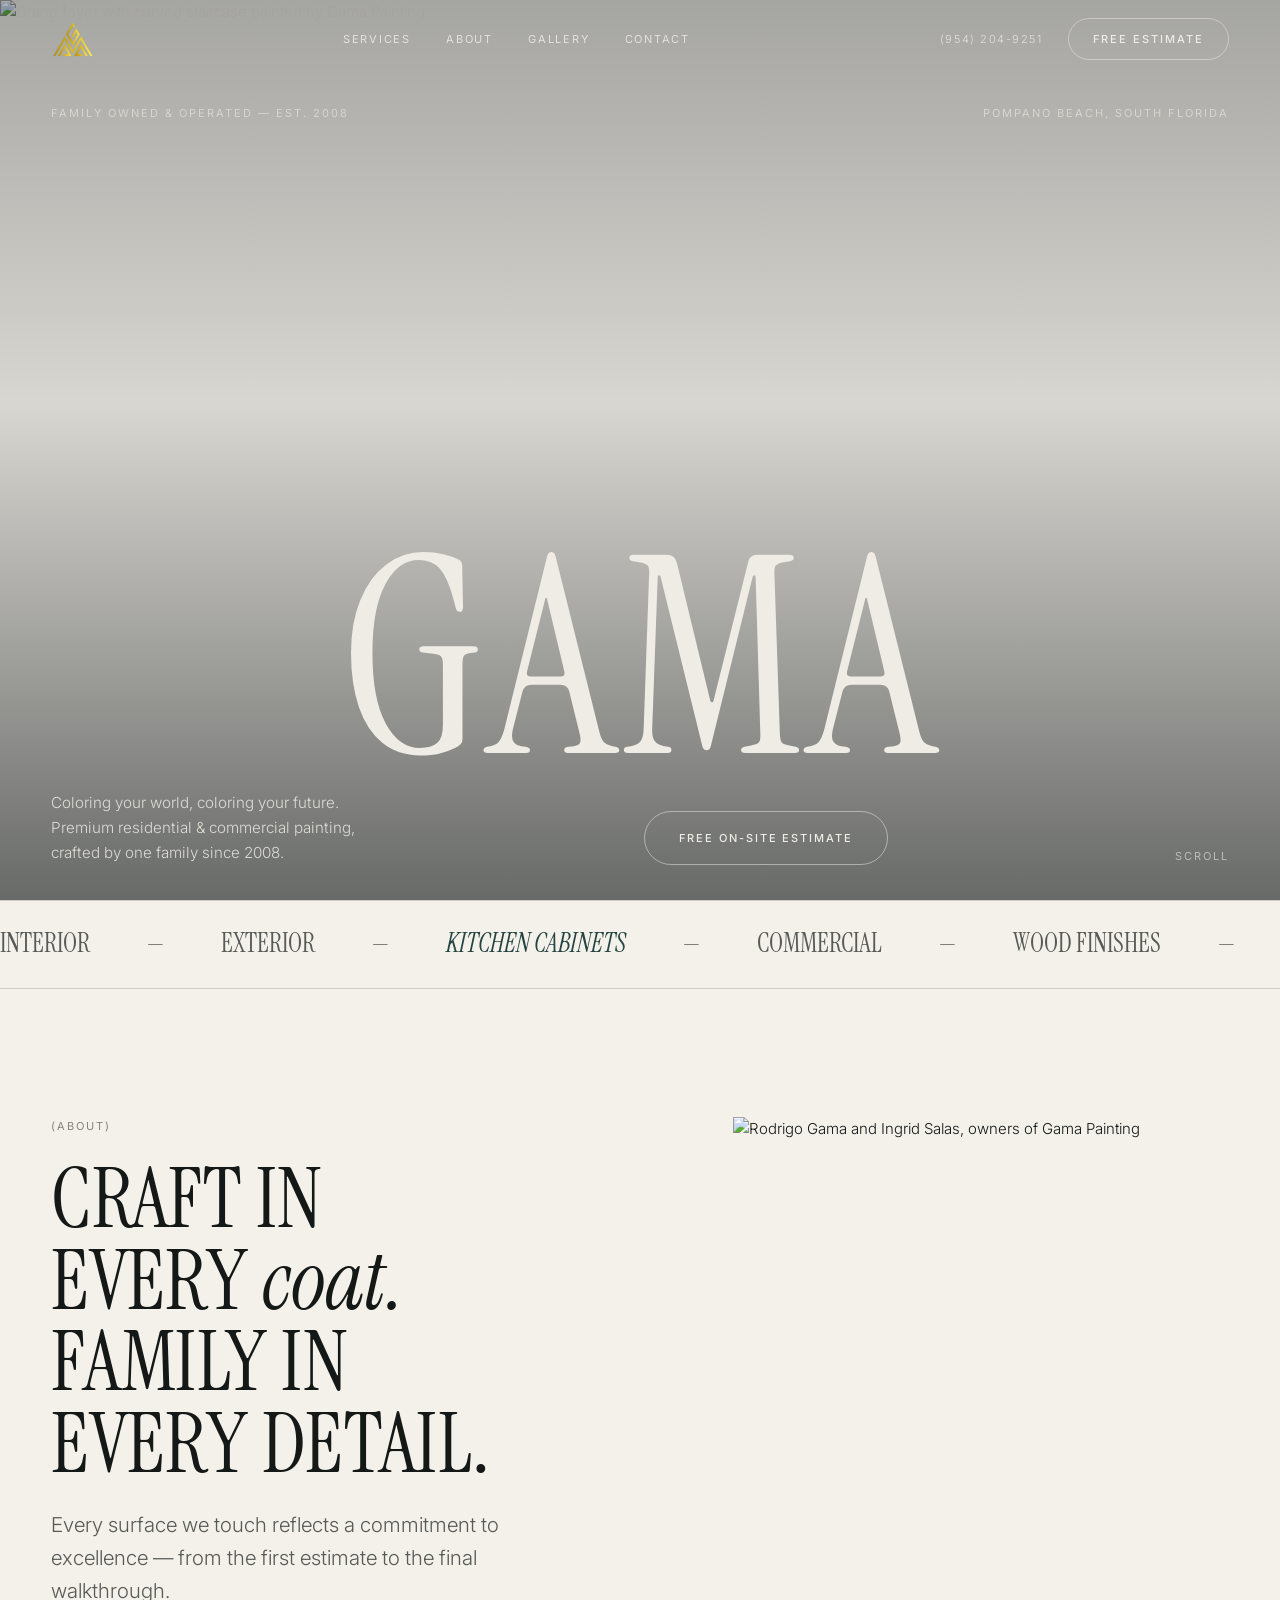
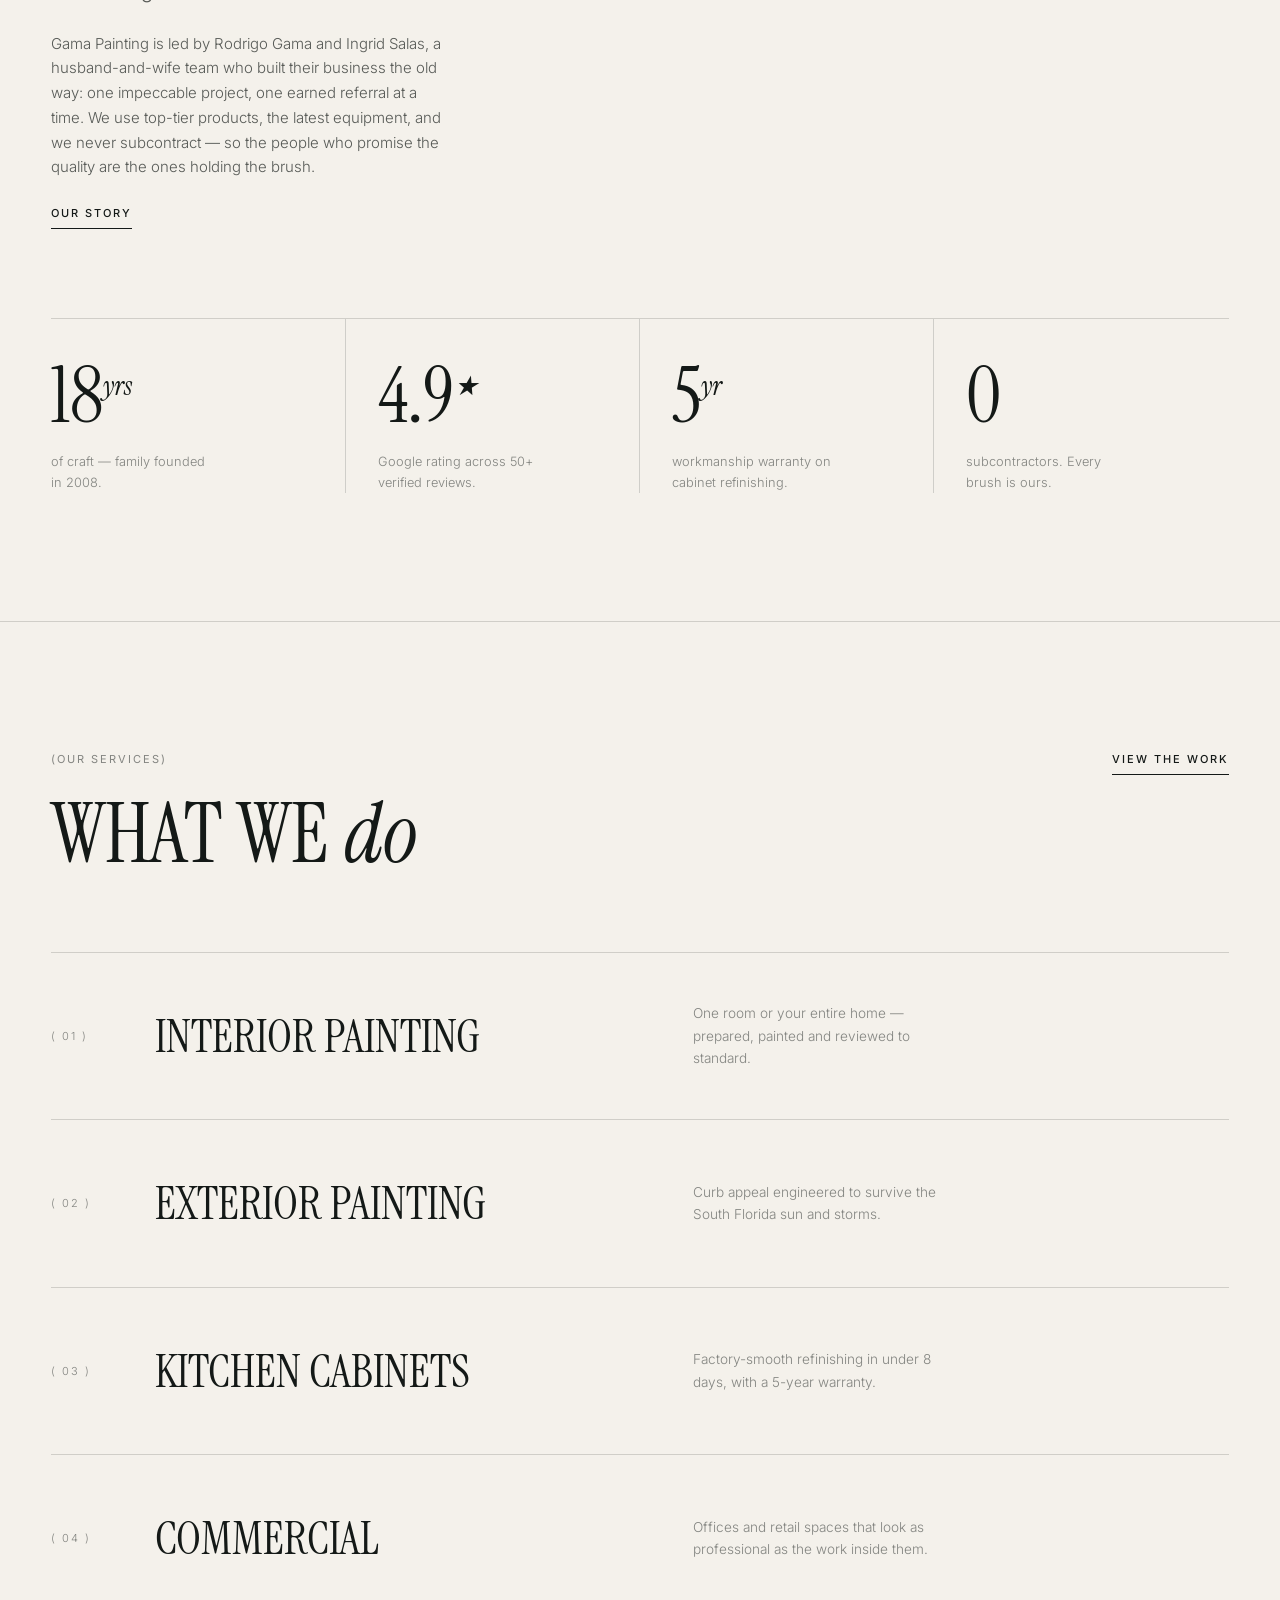
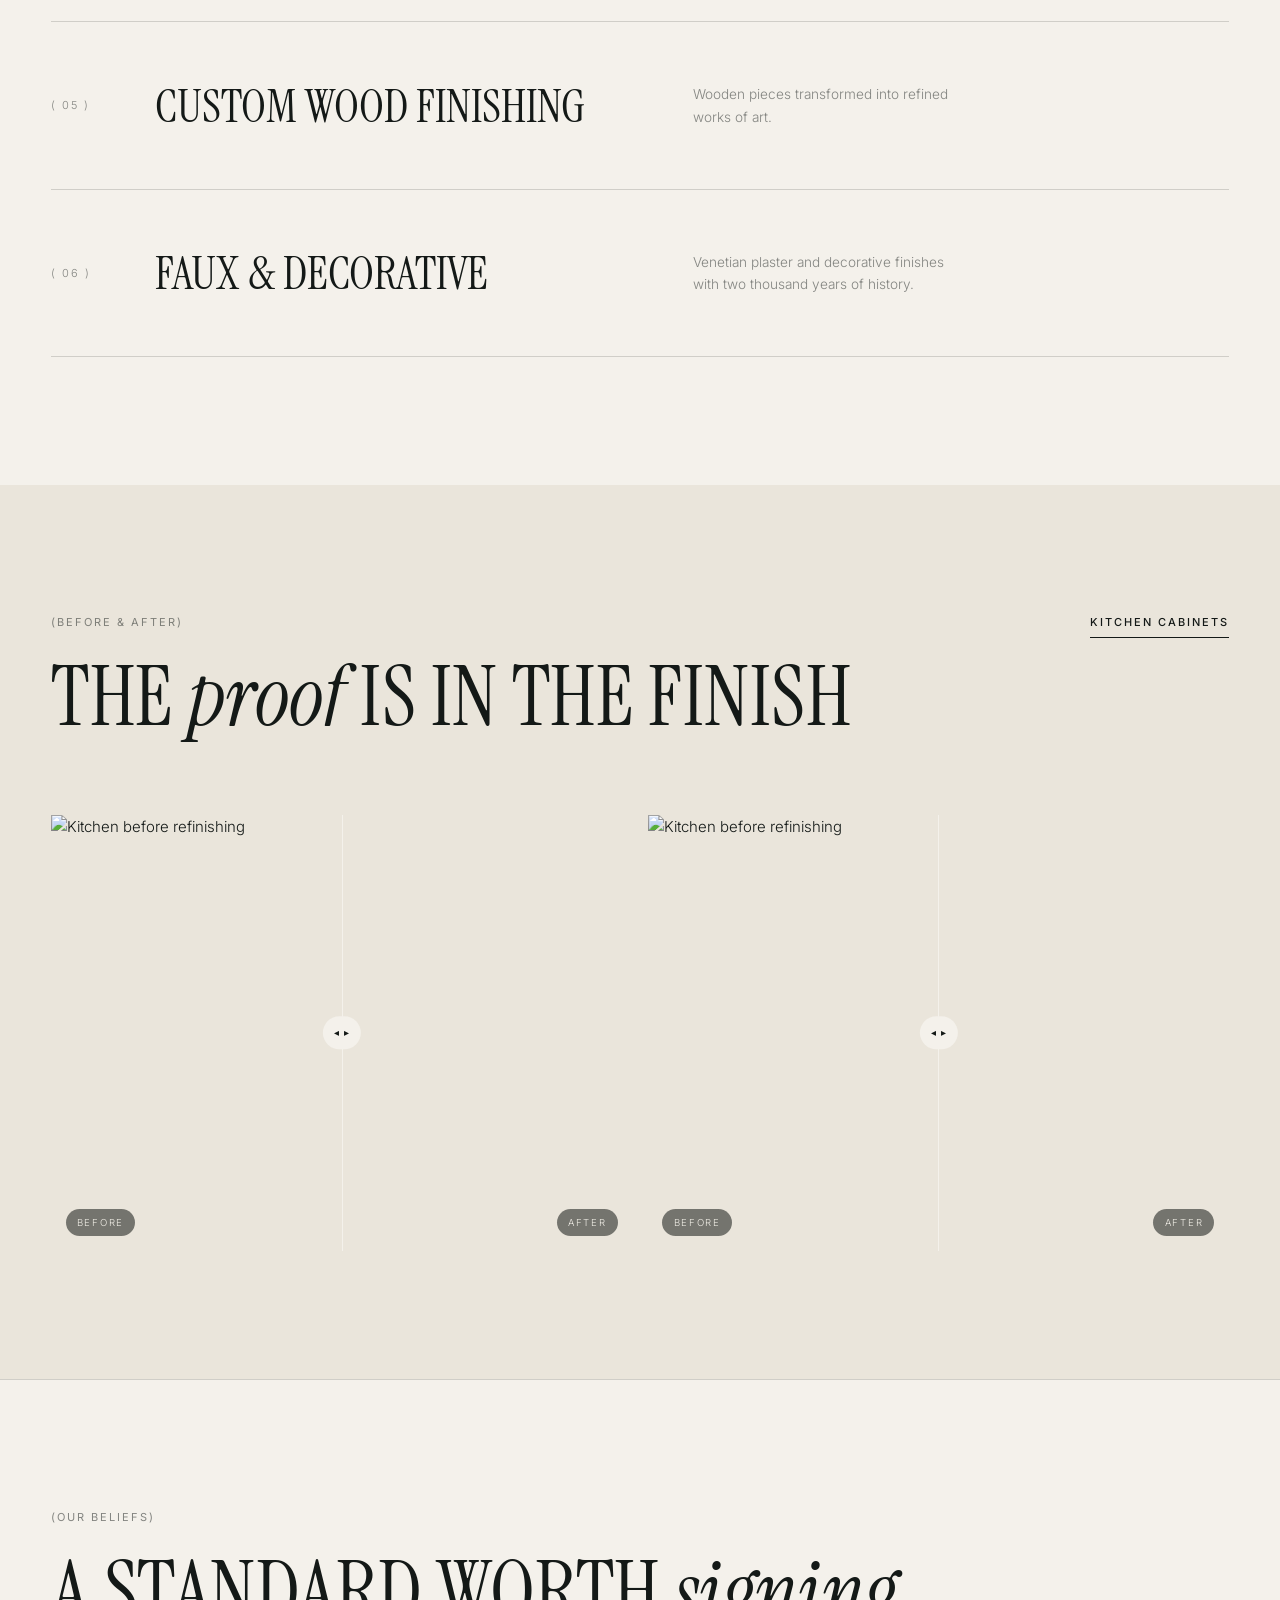
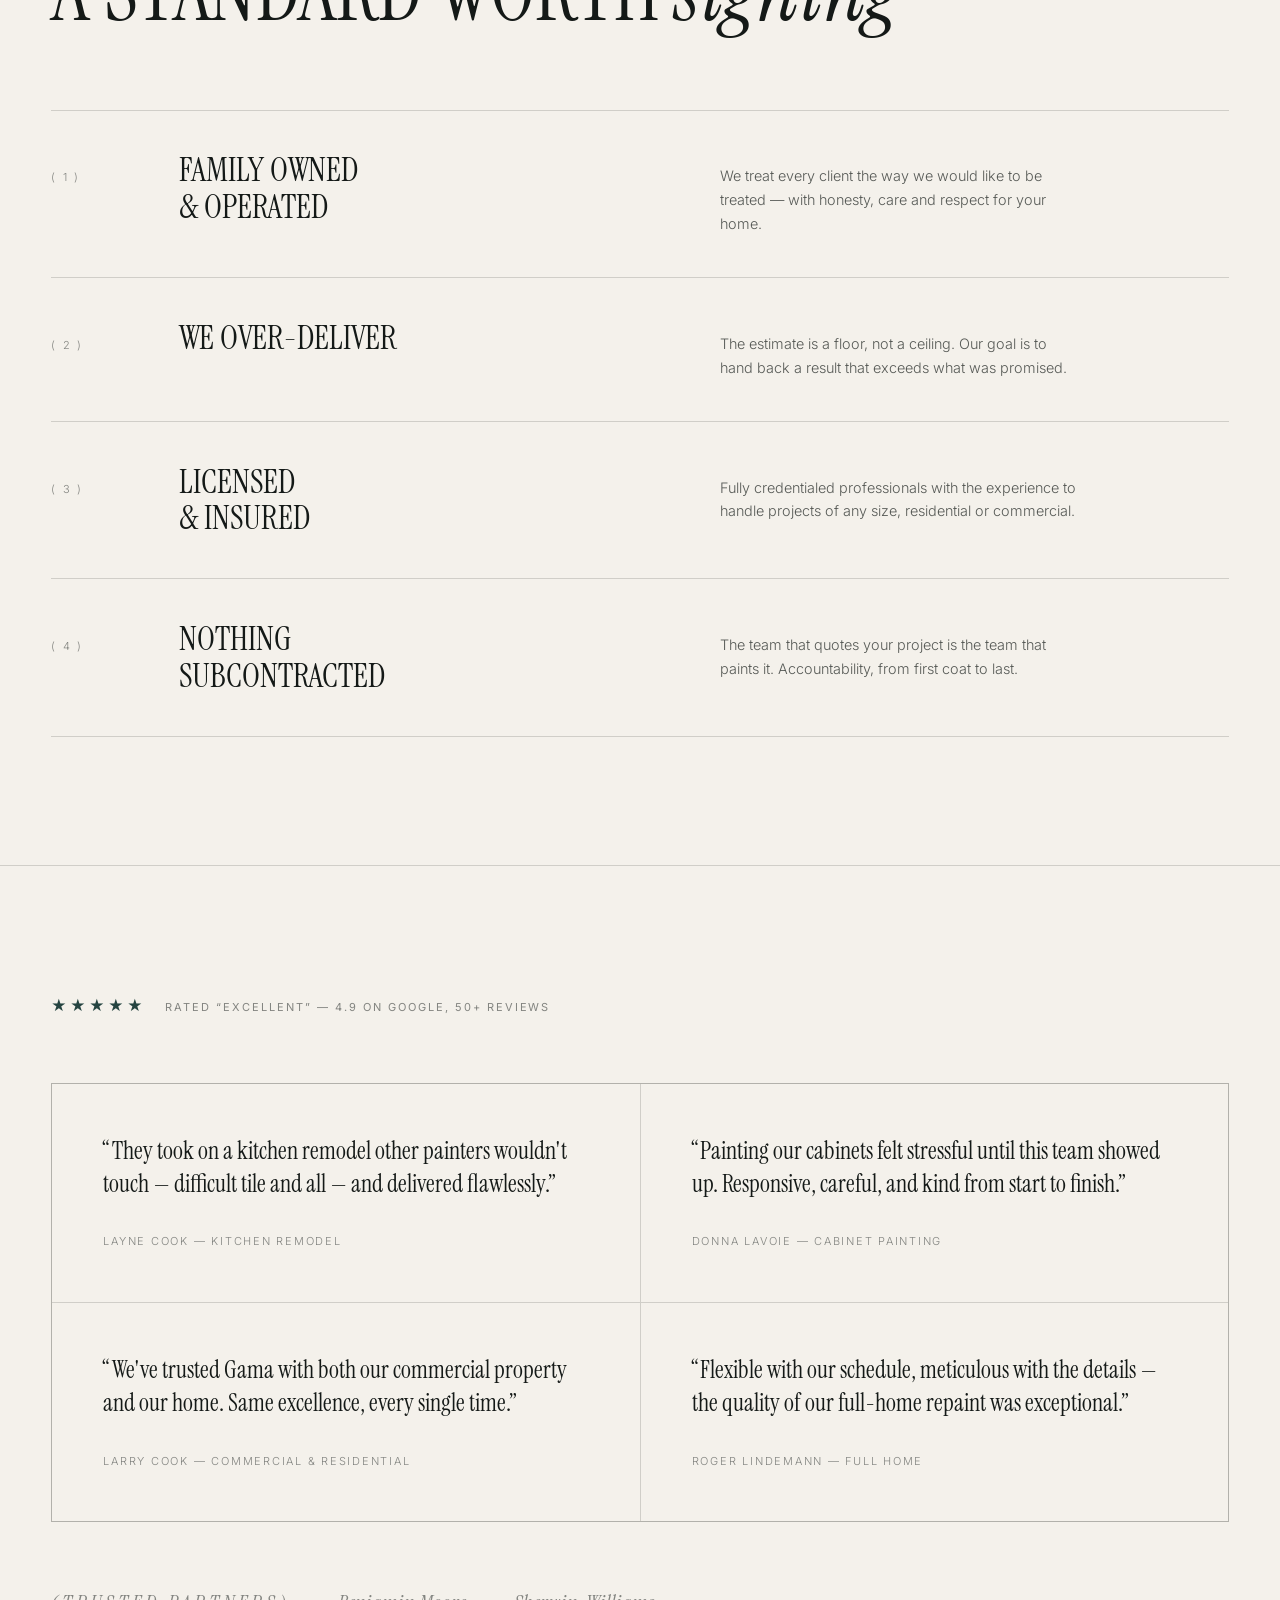
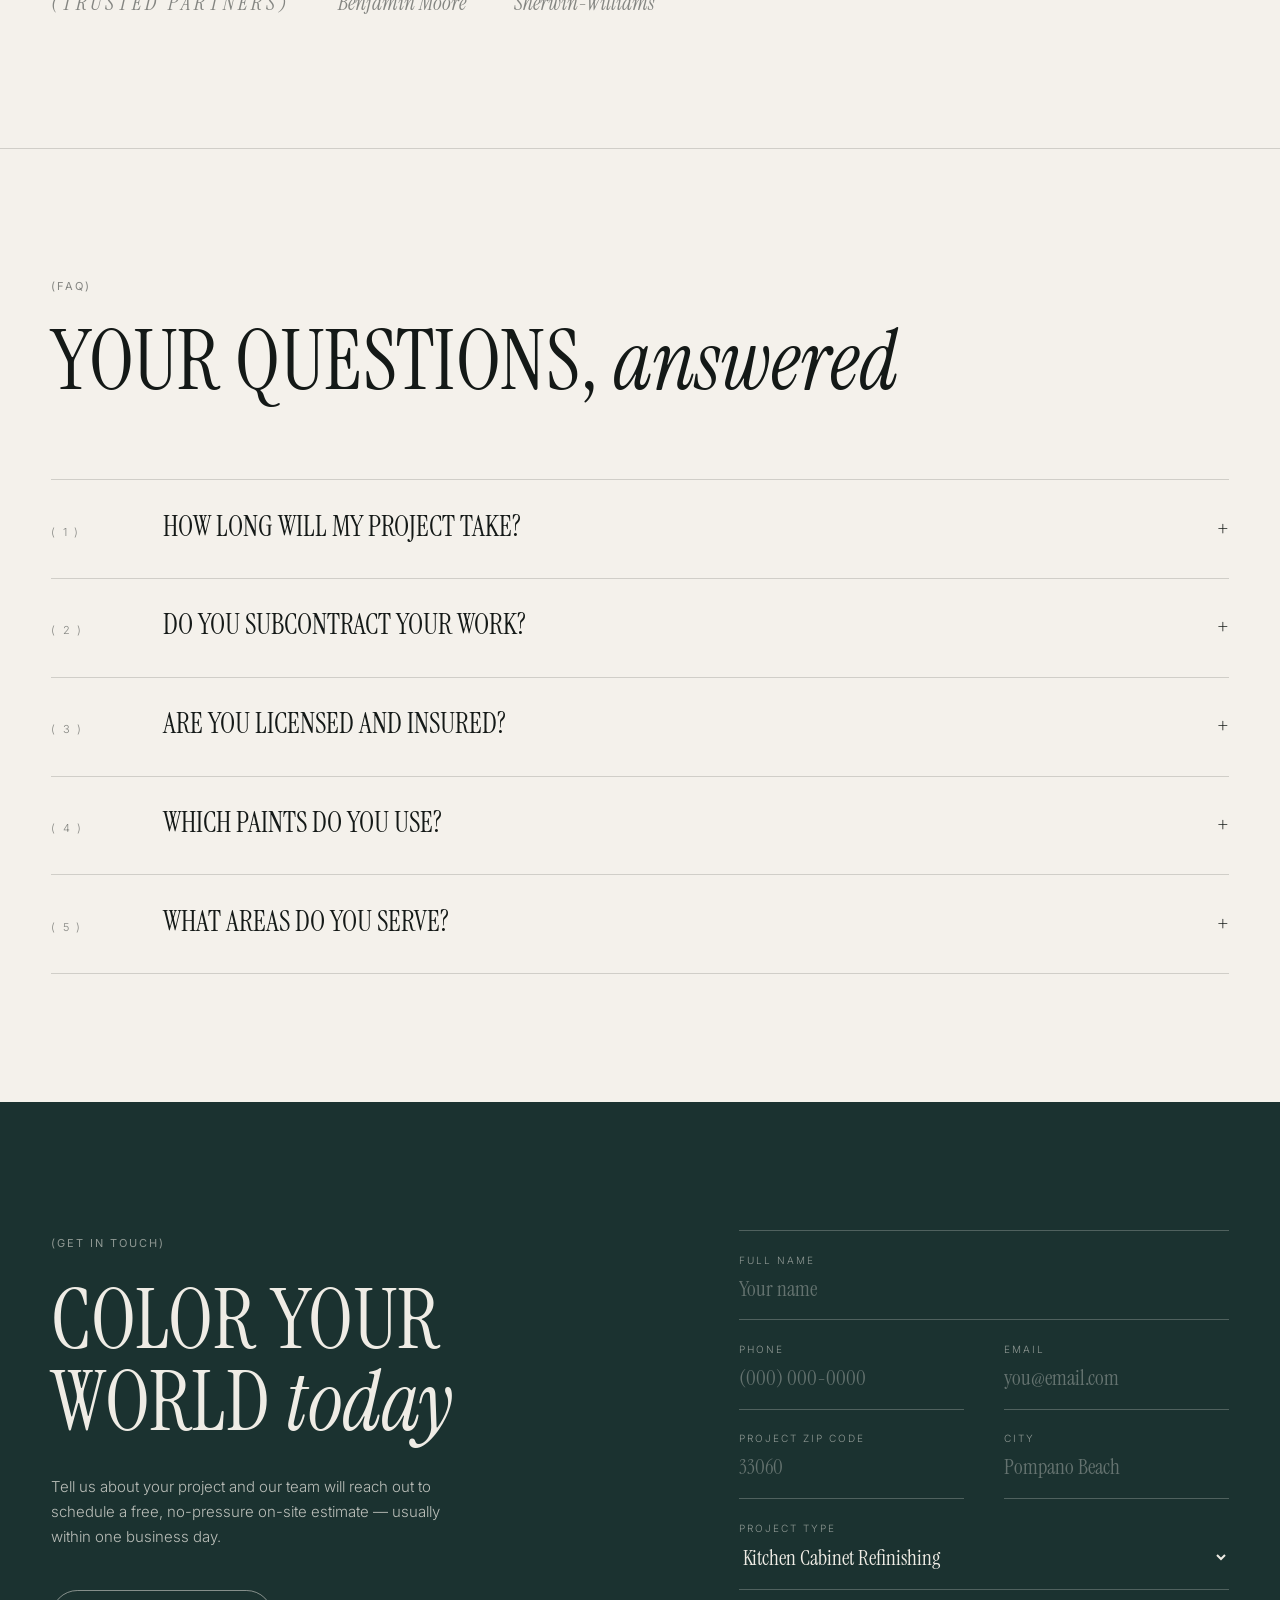
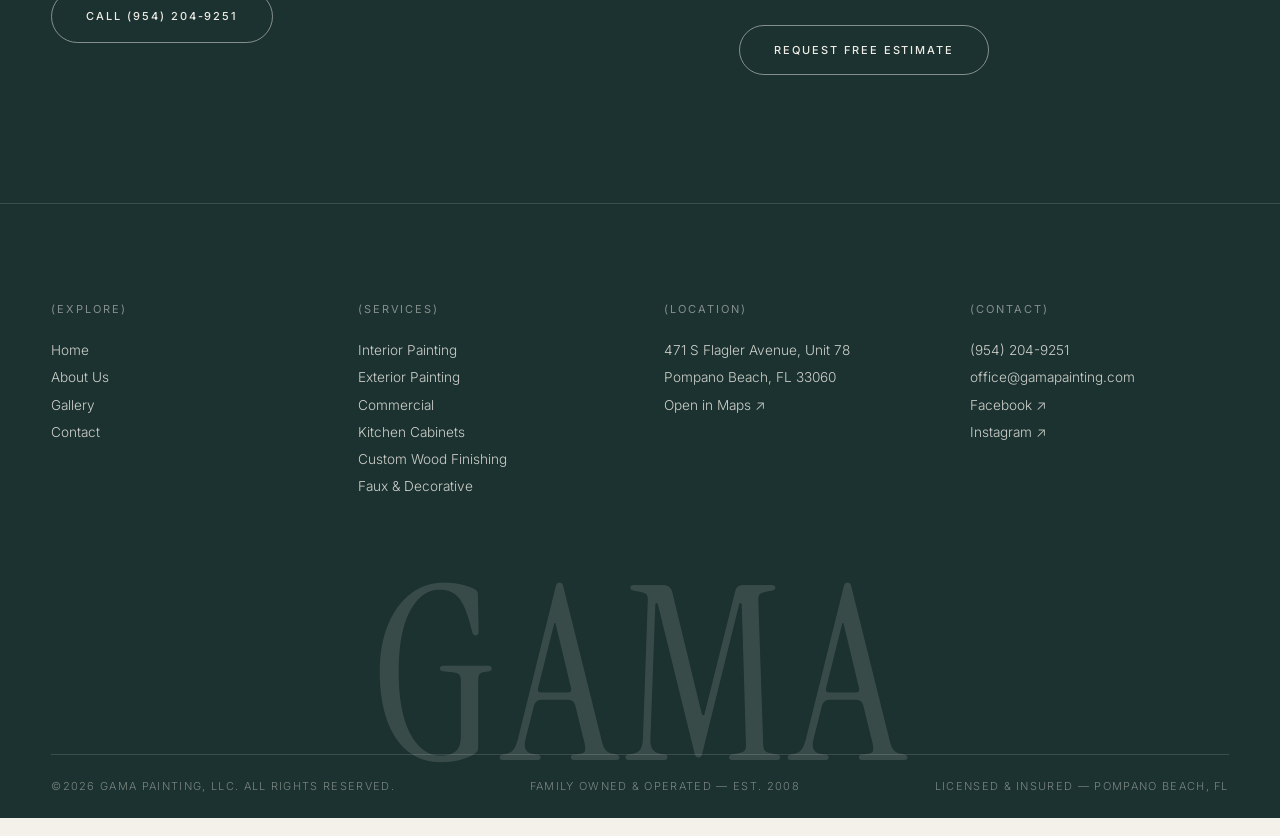
==== index.html @ 8acf4017 "Gama Painting website redesign — editorial light theme Co-Authored-By: Claude Fable 5 <noreply@anthr" ====
<!DOCTYPE html>
<html lang="en">
<head>
<meta charset="UTF-8">
<meta name="viewport" content="width=device-width, initial-scale=1.0">
<title>Gama Painting — Premium Painting in South Florida</title>
<meta name="description" content="Family owned & operated painting company in Pompano Beach, FL. Interior, exterior, commercial, kitchen cabinets and decorative finishes since 2008.">
<link rel="preconnect" href="https://fonts.googleapis.com">
<link rel="preconnect" href="https://fonts.gstatic.com" crossorigin>
<link href="https://fonts.googleapis.com/css2?family=Instrument+Serif:ital@0;1&family=Inter:wght@300;400;500&display=swap" rel="stylesheet">
<link rel="stylesheet" href="css/style.css">
</head>
<body>
<header class="site-header">
  <a class="brand" href="index.html" aria-label="Gama Painting — Home"><img class="brand-mark" src="img/logo.png" alt="Gama Painting"></a>
  <nav class="main-nav">
    <a href="index.html#services">Services</a>
    <a href="about.html">About</a>
    <a href="gallery.html">Gallery</a>
    <a href="contact.html">Contact</a>
  </nav>
  <div class="header-cta">
    <a class="header-phone" href="tel:+19542049251">(954) 204-9251</a>
    <a class="btn" href="contact.html">Free Estimate</a>
    <button class="nav-toggle" aria-label="Menu">Menu</button>
  </div>
</header>
<nav class="mobile-menu">
  <a href="index.html">Home</a>
  <a href="index.html#services">Services</a>
  <a href="about.html">About</a>
  <a href="gallery.html">Gallery</a>
  <a href="contact.html">Contact</a>
</nav>
<section class="hero">
  <div class="hero__media"><img src="https://gamapainting.com/wp-content/uploads/2024/03/Copy-of-IMG_9210.jpeg" alt="Grand foyer with curved staircase painted by Gama Painting" style="object-position:center 65%"></div>
  <div class="hero__top">
    <span class="label label--light">Family owned &amp; operated — est. 2008</span>
    <span class="label label--light">Pompano Beach, South Florida</span>
  </div>
  <h1 class="display hero__title">Gama</h1>
  <div class="hero__strap">
    <p>Coloring your world, coloring your future. Premium residential &amp; commercial painting, crafted by one family since 2008.</p>
    <a class="btn btn--light" href="contact.html">Free on-site estimate</a>
    <span class="label label--light">Scroll</span>
  </div>
</section>

<div class="marquee"><div class="marquee__track"><span>Interior</span><span>—</span><span>Exterior</span><span>—</span><span><em>Kitchen Cabinets</em></span><span>—</span><span>Commercial</span><span>—</span><span>Wood Finishes</span><span>—</span><span><em>Venetian Plaster</em></span><span>—</span><span>Interior</span><span>—</span><span>Exterior</span><span>—</span><span><em>Kitchen Cabinets</em></span><span>—</span><span>Commercial</span><span>—</span><span>Wood Finishes</span><span>—</span><span><em>Venetian Plaster</em></span><span>—</span></div></div>

<section class="section" id="about">
  <div class="split">
    <div class="split__copy reveal">
      <span class="label">(About)</span>
      <h2 class="display h-xl">Craft in every <em>coat.</em><br>Family in every detail.</h2>
      <p class="lead">Every surface we touch reflects a commitment to excellence — from the first estimate to the final walkthrough.</p>
      <p class="body-copy">Gama Painting is led by Rodrigo Gama and Ingrid Salas, a husband-and-wife team who built their business the old way: one impeccable project, one earned referral at a time. We use top-tier products, the latest equipment, and we never subcontract — so the people who promise the quality are the ones holding the brush.</p>
      <a class="text-link" href="about.html">Our story</a>
    </div>
    <div class="portrait-stack reveal">
      <img src="https://gamapainting.com/wp-content/uploads/2024/01/About-Us-Gama-2.png" alt="Rodrigo Gama and Ingrid Salas, owners of Gama Painting">
    </div>
  </div>
  <div class="stats">
    <div class="stat reveal"><div class="stat__num">18<sup>yrs</sup></div><p class="stat__cap">of craft — family founded in 2008.</p></div>
    <div class="stat reveal"><div class="stat__num">4.9<sup>★</sup></div><p class="stat__cap">Google rating across 50+ verified reviews.</p></div>
    <div class="stat reveal"><div class="stat__num">5<sup>yr</sup></div><p class="stat__cap">workmanship warranty on cabinet refinishing.</p></div>
    <div class="stat reveal"><div class="stat__num">0</div><p class="stat__cap">subcontractors. Every brush is ours.</p></div>
  </div>
</section>

<section class="section section--line" id="services">
  <div class="section-head reveal">
    <div>
      <span class="label">(Our services)</span>
      <h2 class="display h-xl">What we <em>do</em></h2>
    </div>
    <a class="text-link" href="gallery.html">View the work</a>
  </div>
  <div class="service-rows reveal">
    <a class="service-row" href="interior-painting.html">
      <span class="service-row__idx">( 01 )</span>
      <span class="service-row__name">Interior Painting</span>
      <span class="service-row__desc">One room or your entire home — prepared, painted and reviewed to standard.</span>
      <img class="service-row__thumb" src="https://gamapainting.com/wp-content/uploads/2024/01/IMG_9210.jpeg" alt="">
    </a>
    <a class="service-row" href="exterior-painting.html">
      <span class="service-row__idx">( 02 )</span>
      <span class="service-row__name">Exterior Painting</span>
      <span class="service-row__desc">Curb appeal engineered to survive the South Florida sun and storms.</span>
      <img class="service-row__thumb" src="https://gamapainting.com/wp-content/uploads/2024/01/Layer-0.png" alt="">
    </a>
    <a class="service-row" href="kitchen-cabinets.html">
      <span class="service-row__idx">( 03 )</span>
      <span class="service-row__name">Kitchen Cabinets</span>
      <span class="service-row__desc">Factory-smooth refinishing in under 8 days, with a 5-year warranty.</span>
      <img class="service-row__thumb" src="https://gamapainting.com/wp-content/uploads/2024/01/IMG_4669.jpeg" alt="">
    </a>
    <a class="service-row" href="commercial.html">
      <span class="service-row__idx">( 04 )</span>
      <span class="service-row__name">Commercial</span>
      <span class="service-row__desc">Offices and retail spaces that look as professional as the work inside them.</span>
      <img class="service-row__thumb" src="https://gamapainting.com/wp-content/uploads/2024/01/Background.png" alt="">
    </a>
    <a class="service-row" href="wood-finishing.html">
      <span class="service-row__idx">( 05 )</span>
      <span class="service-row__name">Custom Wood Finishing</span>
      <span class="service-row__desc">Wooden pieces transformed into refined works of art.</span>
      <img class="service-row__thumb" src="https://gamapainting.com/wp-content/uploads/2024/03/IMG_2066-1.jpg" alt="">
    </a>
    <a class="service-row" href="faux-decorative.html">
      <span class="service-row__idx">( 06 )</span>
      <span class="service-row__name">Faux &amp; Decorative</span>
      <span class="service-row__desc">Venetian plaster and decorative finishes with two thousand years of history.</span>
      <img class="service-row__thumb" src="https://gamapainting.com/wp-content/uploads/2024/03/Design-sem-nome-53-1.jpg" alt="">
    </a>
  </div>
</section>

<section class="section section--tint">
  <div class="section-head reveal">
    <div>
      <span class="label">(Before &amp; after)</span>
      <h2 class="display h-xl">The <em>proof</em> is in the finish</h2>
    </div>
    <a class="text-link" href="kitchen-cabinets.html">Kitchen cabinets</a>
  </div>
  <div class="ba-grid reveal">
    <div class="ba">
      <img src="https://gamapainting.com/wp-content/uploads/2024/04/01-BEFORE-scaled.jpg" alt="Kitchen before refinishing">
      <img class="ba__after" src="https://gamapainting.com/wp-content/uploads/2024/04/02-AFTER-scaled.jpg" alt="Kitchen after refinishing">
      <div class="ba__handle"></div>
      <span class="ba__tag ba__tag--before">Before</span>
      <span class="ba__tag ba__tag--after">After</span>
      <input type="range" min="0" max="100" value="50" aria-label="Before and after comparison">
    </div>
    <div class="ba">
      <img src="https://gamapainting.com/wp-content/uploads/2024/04/03-BEFORE-scaled.jpg" alt="Kitchen before refinishing">
      <img class="ba__after" src="https://gamapainting.com/wp-content/uploads/2024/04/04-AFTER-scaled.jpg" alt="Kitchen after refinishing">
      <div class="ba__handle"></div>
      <span class="ba__tag ba__tag--before">Before</span>
      <span class="ba__tag ba__tag--after">After</span>
      <input type="range" min="0" max="100" value="50" aria-label="Before and after comparison">
    </div>
  </div>
</section>

<section class="section section--line">
  <div class="section-head reveal">
    <div>
      <span class="label">(Our beliefs)</span>
      <h2 class="display h-xl">A standard worth <em>signing</em></h2>
    </div>
  </div>
  <div class="values reveal">
    <div class="value-item">
      <span class="value-item__num">( 1 )</span>
      <span class="value-item__name">Family owned<br>&amp; operated</span>
      <p class="value-item__desc">We treat every client the way we would like to be treated — with honesty, care and respect for your home.</p>
    </div>
    <div class="value-item">
      <span class="value-item__num">( 2 )</span>
      <span class="value-item__name">We over-deliver</span>
      <p class="value-item__desc">The estimate is a floor, not a ceiling. Our goal is to hand back a result that exceeds what was promised.</p>
    </div>
    <div class="value-item">
      <span class="value-item__num">( 3 )</span>
      <span class="value-item__name">Licensed<br>&amp; insured</span>
      <p class="value-item__desc">Fully credentialed professionals with the experience to handle projects of any size, residential or commercial.</p>
    </div>
    <div class="value-item">
      <span class="value-item__num">( 4 )</span>
      <span class="value-item__name">Nothing<br>subcontracted</span>
      <p class="value-item__desc">The team that quotes your project is the team that paints it. Accountability, from first coat to last.</p>
    </div>
  </div>
</section>

<section class="section section--line">
  <div class="rating-line reveal">
    <span class="stars">★★★★★</span>
    <span class="label">Rated “Excellent” — 4.9 on Google, 50+ reviews</span>
  </div>
  
<div class="quotes reveal">
  <figure class="quote">
    <blockquote class="quote__text">They took on a kitchen remodel other painters wouldn't touch — difficult tile and all — and delivered flawlessly.</blockquote>
    <figcaption class="quote__who">Layne Cook — Kitchen Remodel</figcaption>
  </figure>
  <figure class="quote">
    <blockquote class="quote__text">Painting our cabinets felt stressful until this team showed up. Responsive, careful, and kind from start to finish.</blockquote>
    <figcaption class="quote__who">Donna LaVoie — Cabinet Painting</figcaption>
  </figure>
  <figure class="quote">
    <blockquote class="quote__text">We've trusted Gama with both our commercial property and our home. Same excellence, every single time.</blockquote>
    <figcaption class="quote__who">Larry Cook — Commercial &amp; Residential</figcaption>
  </figure>
  <figure class="quote">
    <blockquote class="quote__text">Flexible with our schedule, meticulous with the details — the quality of our full-home repaint was exceptional.</blockquote>
    <figcaption class="quote__who">Roger Lindemann — Full Home</figcaption>
  </figure>
</div>
  <div class="partner-line reveal" style="margin-top:4rem">
    <span class="label">(Trusted partners)</span>
    <span>Benjamin Moore</span>
    <span>Sherwin-Williams</span>
  </div>
</section>

<section class="section section--line">
  <div class="section-head reveal">
    <div>
      <span class="label">(FAQ)</span>
      <h2 class="display h-xl">Your questions, <em>answered</em></h2>
    </div>
  </div>
  
<div class="faq reveal">
  <details class="faq-item">
    <summary><span class="faq-item__num">( 1 )</span><span class="faq-item__q">How long will my project take?</span><span class="faq-item__icon">+</span></summary>
    <p class="faq-item__a">Kitchen cabinets are transformed in 7–8 days with our CRAFT-PRO method. Interior and exterior projects are scoped during your free on-site estimate, and we commit to the timeline before the first brush touches a wall.</p>
  </details>
  <details class="faq-item">
    <summary><span class="faq-item__num">( 2 )</span><span class="faq-item__q">Do you subcontract your work?</span><span class="faq-item__icon">+</span></summary>
    <p class="faq-item__a">Never. Every project is executed by our own trained, in-house team — the same craftsmen who have carried our name since 2008. It is how we guarantee the result.</p>
  </details>
  <details class="faq-item">
    <summary><span class="faq-item__num">( 3 )</span><span class="faq-item__q">Are you licensed and insured?</span><span class="faq-item__icon">+</span></summary>
    <p class="faq-item__a">Yes — Gama Painting, LLC is fully licensed and insured, and experienced in projects of every size, from a single room to entire commercial properties.</p>
  </details>
  <details class="faq-item">
    <summary><span class="faq-item__num">( 4 )</span><span class="faq-item__q">Which paints do you use?</span><span class="faq-item__icon">+</span></summary>
    <p class="faq-item__a">We work with premium products from Benjamin Moore and Sherwin-Williams, matched to each surface and to South Florida's climate.</p>
  </details>
  <details class="faq-item">
    <summary><span class="faq-item__num">( 5 )</span><span class="faq-item__q">What areas do you serve?</span><span class="faq-item__icon">+</span></summary>
    <p class="faq-item__a">We are based in Pompano Beach and serve the South Florida region — Broward, Miami-Dade and Palm Beach counties.</p>
  </details>
</div>
</section>


<section class="section cta" id="estimate">
  <div class="cta-grid">
    <div class="reveal">
      <span class="label">(Get in touch)</span>
      <h2 class="display h-xl" style="margin:1.6rem 0 2rem">Color your<br>world <em>today</em></h2>
      <p>Tell us about your project and our team will reach out to schedule a free, no-pressure on-site estimate — usually within one business day.</p>
      <p style="margin-top:2.5rem"><a class="btn btn--light" href="tel:+19542049251">Call (954) 204-9251</a></p>
    </div>
    <form class="form reveal" novalidate>
      <div class="field"><label for="f-name">Full name</label><input id="f-name" type="text" placeholder="Your name" required></div>
      <div class="field-row">
        <div class="field"><label for="f-phone">Phone</label><input id="f-phone" type="tel" placeholder="(000) 000-0000" required></div>
        <div class="field"><label for="f-email">Email</label><input id="f-email" type="email" placeholder="you@email.com" required></div>
      </div>
      <div class="field-row">
        <div class="field"><label for="f-zip">Project zip code</label><input id="f-zip" type="text" placeholder="33060"></div>
        <div class="field"><label for="f-city">City</label><input id="f-city" type="text" placeholder="Pompano Beach"></div>
      </div>
      <div class="field">
        <label for="f-type">Project type</label>
        <select id="f-type">
          <option>Kitchen Cabinet Refinishing</option>
          <option>Interior Painting</option>
          <option>Exterior Painting</option>
          <option>Commercial</option>
          <option>Wood Finishing / Decorative</option>
        </select>
      </div>
      <button class="btn btn--light" type="submit">Request free estimate</button>
      <p class="form__ok">Thank you — your message has been received. We will get back to you shortly.</p>
    </form>
  </div>
</section>

<footer class="site-footer">
  <div class="footer-grid">
    <div>
      <span class="label">(Explore)</span>
      <a href="index.html">Home</a>
      <a href="about.html">About Us</a>
      <a href="gallery.html">Gallery</a>
      <a href="contact.html">Contact</a>
    </div>
    <div>
      <span class="label">(Services)</span>
      <a href="interior-painting.html">Interior Painting</a>
      <a href="exterior-painting.html">Exterior Painting</a>
      <a href="commercial.html">Commercial</a>
      <a href="kitchen-cabinets.html">Kitchen Cabinets</a>
      <a href="wood-finishing.html">Custom Wood Finishing</a>
      <a href="faux-decorative.html">Faux &amp; Decorative</a>
    </div>
    <div>
      <span class="label">(Location)</span>
      <p>471 S Flagler Avenue, Unit 78<br>Pompano Beach, FL 33060</p>
      <a href="https://maps.google.com/?q=471+S+Flagler+Avenue+Pompano+Beach+FL" target="_blank" rel="noopener">Open in Maps ↗</a>
    </div>
    <div>
      <span class="label">(Contact)</span>
      <a href="tel:+19542049251">(954) 204-9251</a>
      <a href="mailto:office@gamapainting.com">office@gamapainting.com</a>
      <a href="https://www.facebook.com/gamapainting/" target="_blank" rel="noopener">Facebook ↗</a>
      <a href="https://www.instagram.com/gamapainting1/" target="_blank" rel="noopener">Instagram ↗</a>
    </div>
  </div>
  <div class="footer-mark">Gama</div>
  <div class="footer-base">
    <span>©2026 Gama Painting, LLC. All rights reserved.</span>
    <span>Family owned &amp; operated — Est. 2008</span>
    <span>Licensed &amp; insured — Pompano Beach, FL</span>
  </div>
</footer>
<script src="js/main.js"></script>
</body>
</html>
---- css/style.css ----
/* ============================================================
   GAMA PAINTING — Editorial redesign (Elyse Residence reference)
   Light mode · Instrument Serif + Inter · #254441 accent
   ============================================================ */

:root {
  --paper: #f4f1eb;
  --paper-2: #eae5db;
  --ink: #141917;
  --ink-70: rgba(20, 25, 23, 0.7);
  --ink-50: rgba(20, 25, 23, 0.5);
  --line: rgba(20, 25, 23, 0.16);
  --green: #254441;
  --green-deep: #1b3230;
  --paper-on-dark: #efece5;
  --serif: "Instrument Serif", "Times New Roman", serif;
  --sans: "Inter", "Helvetica Neue", Arial, sans-serif;
  --pad: clamp(1.25rem, 4vw, 4rem);
}

* { margin: 0; padding: 0; box-sizing: border-box; }

html { scroll-behavior: smooth; }

body {
  background: var(--paper);
  color: var(--ink);
  font-family: var(--sans);
  font-size: 15px;
  font-weight: 300;
  line-height: 1.65;
  -webkit-font-smoothing: antialiased;
  overflow-x: hidden;
}

img { max-width: 100%; display: block; }
a { color: inherit; text-decoration: none; }
ul { list-style: none; }

::selection { background: var(--green); color: var(--paper); }

/* ---------- type utilities ---------- */

.label {
  font-family: var(--sans);
  font-size: 0.6875rem;
  font-weight: 400;
  letter-spacing: 0.18em;
  text-transform: uppercase;
  color: var(--ink-50);
}

.label--light { color: rgba(239, 236, 229, 0.6); }

.display {
  font-family: var(--serif);
  font-weight: 400;
  text-transform: uppercase;
  line-height: 0.98;
  letter-spacing: 0.005em;
}

.display em,
.serif-italic {
  font-family: var(--serif);
  font-style: italic;
  text-transform: none;
  letter-spacing: 0;
}

.h-xxl { font-size: clamp(3.2rem, 9vw, 8.5rem); }
.h-xl  { font-size: clamp(2.6rem, 6.5vw, 5.5rem); }
.h-lg  { font-size: clamp(2rem, 4.5vw, 3.6rem); }
.h-md  { font-size: clamp(1.5rem, 2.6vw, 2.1rem); }

.lead {
  font-size: clamp(1.05rem, 1.6vw, 1.3rem);
  line-height: 1.6;
  color: var(--ink-70);
  font-weight: 300;
}

.body-copy { color: var(--ink-70); max-width: 44ch; }

/* ---------- buttons ---------- */

.btn {
  display: inline-flex;
  align-items: center;
  gap: 0.75rem;
  font-family: var(--sans);
  font-size: 0.6875rem;
  font-weight: 500;
  letter-spacing: 0.18em;
  text-transform: uppercase;
  padding: 1.05rem 2.1rem;
  border: 1px solid var(--ink);
  border-radius: 999px;
  color: var(--ink);
  background: transparent;
  cursor: pointer;
  transition: background 0.35s ease, color 0.35s ease, border-color 0.35s ease;
}

.btn:hover { background: var(--green); border-color: var(--green); color: var(--paper); }

.btn--solid { background: var(--green); border-color: var(--green); color: var(--paper); }
.btn--solid:hover { background: var(--ink); border-color: var(--ink); }

.btn--light { border-color: rgba(239, 236, 229, 0.5); color: var(--paper-on-dark); }
.btn--light:hover { background: var(--paper-on-dark); border-color: var(--paper-on-dark); color: var(--ink); }

.text-link {
  justify-self: start;
  align-self: start;
  font-size: 0.6875rem;
  font-weight: 500;
  letter-spacing: 0.18em;
  text-transform: uppercase;
  border-bottom: 1px solid var(--ink);
  padding-bottom: 0.35rem;
  transition: color 0.3s, border-color 0.3s;
}
.text-link:hover { color: var(--green); border-color: var(--green); }

/* ---------- header ---------- */

.site-header {
  position: fixed;
  inset: 0 0 auto 0;
  z-index: 100;
  display: flex;
  align-items: center;
  justify-content: space-between;
  padding: 1.1rem var(--pad);
  transition: background 0.4s ease, box-shadow 0.4s ease, padding 0.4s ease;
  color: var(--paper-on-dark);
}

.site-header.is-solid {
  background: rgba(244, 241, 235, 0.92);
  backdrop-filter: blur(12px);
  color: var(--ink);
  box-shadow: 0 1px 0 var(--line);
  padding: 0.85rem var(--pad);
}

.site-header.is-static {
  position: absolute;
  color: var(--ink);
}
.site-header.is-static.is-solid { position: fixed; }

.brand {
  font-family: var(--serif);
  font-size: 1.55rem;
  letter-spacing: 0.04em;
  text-transform: uppercase;
  line-height: 1;
  display: inline-flex;
  align-items: center;
  gap: 0.7rem;
}

.brand-mark {
  width: 2.6rem;
  height: auto;
  flex-shrink: 0;
  display: block;
}
.brand span { font-style: italic; text-transform: none; letter-spacing: 0; opacity: 0.75; font-size: 0.9em; }

.main-nav { display: flex; gap: 2.2rem; }

.main-nav a {
  font-size: 0.6875rem;
  font-weight: 400;
  letter-spacing: 0.16em;
  text-transform: uppercase;
  opacity: 0.85;
  transition: opacity 0.25s;
}
.main-nav a:hover, .main-nav a.active { opacity: 1; }
.main-nav a.active { border-bottom: 1px solid currentColor; padding-bottom: 0.25rem; }

.header-cta { display: flex; align-items: center; gap: 1.6rem; }
.header-phone {
  font-size: 0.6875rem;
  letter-spacing: 0.14em;
  opacity: 0.85;
  white-space: nowrap;
}
.header-cta .btn { padding: 0.7rem 1.5rem; }
.site-header:not(.is-solid):not(.is-static) .btn { border-color: rgba(239,236,229,0.5); color: var(--paper-on-dark); }
.site-header:not(.is-solid):not(.is-static) .btn:hover { background: var(--paper-on-dark); color: var(--ink); }

.nav-toggle {
  display: none;
  background: none;
  border: none;
  color: currentColor;
  font-size: 0.6875rem;
  letter-spacing: 0.18em;
  text-transform: uppercase;
  cursor: pointer;
  font-family: var(--sans);
}

/* mobile menu */
.mobile-menu {
  position: fixed;
  inset: 0;
  background: var(--green-deep);
  color: var(--paper-on-dark);
  z-index: 99;
  display: flex;
  flex-direction: column;
  justify-content: center;
  padding: var(--pad);
  gap: 0.4rem;
  opacity: 0;
  pointer-events: none;
  transition: opacity 0.4s ease;
}
.mobile-menu.open { opacity: 1; pointer-events: auto; }
.mobile-menu a {
  font-family: var(--serif);
  font-size: clamp(2rem, 8vw, 3.4rem);
  text-transform: uppercase;
  line-height: 1.15;
  opacity: 0.9;
}
.mobile-menu a:hover { font-style: italic; }

/* ---------- hero ---------- */

.hero {
  position: relative;
  min-height: 100svh;
  display: flex;
  flex-direction: column;
  justify-content: flex-end;
  color: var(--paper-on-dark);
  isolation: isolate;
  overflow: hidden;
}

.hero__media, .hero__media img {
  position: absolute;
  inset: 0;
  width: 100%;
  height: 100%;
  object-fit: cover;
  z-index: -2;
}

.hero::after {
  content: "";
  position: absolute;
  inset: 0;
  z-index: -1;
  background: linear-gradient(to bottom, rgba(18,23,23,0.35) 0%, rgba(18,23,23,0.12) 45%, rgba(18,23,23,0.62) 100%);
}

.hero__top {
  position: absolute;
  top: 6.5rem;
  left: var(--pad);
  right: var(--pad);
  display: flex;
  justify-content: space-between;
}

.hero__title {
  font-size: clamp(5rem, 21.5vw, 21rem);
  text-align: center;
  margin-bottom: -0.02em;
  letter-spacing: 0.02em;
}

.hero__strap {
  display: flex;
  justify-content: space-between;
  align-items: flex-end;
  gap: 2rem;
  padding: 0 var(--pad) 2.2rem;
}

.hero__strap p {
  max-width: 34ch;
  font-size: 0.95rem;
  color: rgba(239, 236, 229, 0.85);
}

.hero--inner {
  min-height: 72svh;
}
.hero--inner .hero__title { font-size: clamp(3rem, 10.5vw, 9.5rem); }

/* ---------- sections ---------- */

section { position: relative; }

.section {
  padding: clamp(5rem, 10vw, 9rem) var(--pad);
}

.section--line { border-top: 1px solid var(--line); }
.section--tint { background: var(--paper-2); }

.section-head {
  display: grid;
  grid-template-columns: 1fr auto;
  align-items: end;
  gap: 2rem;
  margin-bottom: clamp(3rem, 6vw, 5.5rem);
}

.section-head .label { display: block; margin-bottom: 1.6rem; }

/* about split */
.split {
  display: grid;
  grid-template-columns: 1.1fr 0.9fr;
  gap: clamp(2.5rem, 6vw, 6rem);
  align-items: start;
}

.split__copy { display: grid; gap: 1.5rem; max-width: 52ch; }

.portrait-stack { position: relative; }
.portrait-stack img {
  width: 100%;
  aspect-ratio: 4 / 5;
  object-fit: cover;
}

/* stats */
.stats {
  display: grid;
  grid-template-columns: repeat(4, 1fr);
  border-top: 1px solid var(--line);
  margin-top: clamp(3.5rem, 7vw, 6rem);
}

.stat {
  padding: 2.4rem 2rem 0 0;
  border-right: 1px solid var(--line);
  padding-right: 2rem;
}
.stat:last-child { border-right: 0; }
.stat + .stat { padding-left: 2rem; }

.stat__num {
  font-family: var(--serif);
  font-size: clamp(3.4rem, 6vw, 5.6rem);
  line-height: 1;
}
.stat__num sup {
  font-size: 0.35em;
  font-style: italic;
  vertical-align: super;
}
.stat__cap {
  margin-top: 1rem;
  font-size: 0.8rem;
  color: var(--ink-50);
  max-width: 20ch;
}

/* ---------- services index ---------- */

.service-rows { border-top: 1px solid var(--line); }

.service-row {
  display: grid;
  grid-template-columns: 4rem 1fr 22rem auto;
  align-items: center;
  gap: 2.5rem;
  padding: 2.2rem 0;
  border-bottom: 1px solid var(--line);
  transition: padding 0.35s ease;
}

.service-row:hover { padding-left: 1rem; }

.service-row__idx {
  font-size: 0.6875rem;
  letter-spacing: 0.18em;
  color: var(--ink-50);
}

.service-row__name {
  font-family: var(--serif);
  font-size: clamp(1.7rem, 3.6vw, 3.1rem);
  text-transform: uppercase;
  line-height: 1;
  transition: font-style 0.2s;
}
.service-row:hover .service-row__name { font-style: italic; color: var(--green); }

.service-row__desc { font-size: 0.85rem; color: var(--ink-50); max-width: 34ch; }

.service-row__thumb {
  width: 9rem;
  height: 6rem;
  object-fit: cover;
  opacity: 0;
  transform: scale(0.94);
  transition: opacity 0.4s ease, transform 0.4s ease;
}
.service-row:hover .service-row__thumb { opacity: 1; transform: scale(1); }

/* ---------- values ---------- */

.values { border-top: 1px solid var(--line); }

.value-item {
  display: grid;
  grid-template-columns: 6rem 1fr 1fr;
  gap: 2rem;
  padding: 2.6rem 0;
  border-bottom: 1px solid var(--line);
  align-items: baseline;
}

.value-item__num { font-size: 0.6875rem; letter-spacing: 0.2em; color: var(--ink-50); }

.value-item__name {
  font-family: var(--serif);
  font-size: clamp(1.4rem, 2.6vw, 2.2rem);
  text-transform: uppercase;
  line-height: 1.1;
}

.value-item__desc { color: var(--ink-70); max-width: 40ch; font-size: 0.9rem; }

/* ---------- process steps ---------- */

.steps { counter-reset: step; border-top: 1px solid var(--line); }

.step {
  display: grid;
  grid-template-columns: 6rem 1fr 1.2fr;
  gap: 2rem;
  padding: 2.3rem 0;
  border-bottom: 1px solid var(--line);
  align-items: baseline;
}

.step__num { font-size: 0.6875rem; letter-spacing: 0.2em; color: var(--ink-50); }

.step__name {
  font-family: var(--serif);
  font-size: clamp(1.3rem, 2.4vw, 2rem);
  text-transform: uppercase;
  line-height: 1.12;
}

.step__desc { color: var(--ink-70); font-size: 0.9rem; max-width: 52ch; }

/* ---------- image bands / galleries ---------- */

.img-band {
  display: grid;
  grid-template-columns: repeat(3, 1fr);
  gap: 1rem;
}
.img-band img {
  width: 100%;
  aspect-ratio: 4 / 3;
  object-fit: cover;
}
.img-band img:nth-child(2) { transform: translateY(2.5rem); }

.masonry {
  columns: 3;
  column-gap: 1rem;
}
.masonry img {
  width: 100%;
  margin-bottom: 1rem;
  break-inside: avoid;
}
.masonry img.is-hidden { display: none; }

.load-more-wrap {
  text-align: center;
  margin-top: clamp(2rem, 4vw, 3rem);
}
.load-more span { opacity: 0.55; }

/* full-bleed image */
.full-image { height: clamp(20rem, 70vh, 44rem); overflow: hidden; }
.full-image img { width: 100%; height: 100%; object-fit: cover; }

/* ---------- before / after ---------- */

.ba {
  position: relative;
  aspect-ratio: 4 / 3;
  overflow: hidden;
  user-select: none;
}
.ba img {
  position: absolute;
  inset: 0;
  width: 100%;
  height: 100%;
  object-fit: cover;
  pointer-events: none;
}
.ba__after { clip-path: inset(0 0 0 50%); }
.ba__handle {
  position: absolute;
  top: 0;
  bottom: 0;
  left: 50%;
  width: 1px;
  background: var(--paper);
  pointer-events: none;
}
.ba__handle::after {
  content: "◂ ▸";
  position: absolute;
  top: 50%;
  left: 50%;
  transform: translate(-50%, -50%);
  background: var(--paper);
  color: var(--ink);
  font-size: 0.6rem;
  letter-spacing: 0.1em;
  padding: 0.55rem 0.7rem;
  border-radius: 999px;
  white-space: nowrap;
}
.ba input[type="range"] {
  position: absolute;
  inset: 0;
  width: 100%;
  height: 100%;
  opacity: 0;
  cursor: ew-resize;
  margin: 0;
}
.ba__tag {
  position: absolute;
  bottom: 0.9rem;
  font-size: 0.6rem;
  letter-spacing: 0.18em;
  text-transform: uppercase;
  background: rgba(20,25,23,0.55);
  color: var(--paper-on-dark);
  padding: 0.35rem 0.7rem;
  border-radius: 999px;
  pointer-events: none;
}
.ba__tag--before { left: 0.9rem; }
.ba__tag--after { right: 0.9rem; }

.ba-grid {
  display: grid;
  grid-template-columns: 1fr 1fr;
  gap: 1rem;
}

/* ---------- quotes ---------- */

.quotes {
  display: grid;
  grid-template-columns: repeat(2, 1fr);
  gap: 1px;
  background: var(--line);
  border: 1px solid var(--line);
}

.quote {
  background: var(--paper);
  padding: clamp(2rem, 4vw, 3.4rem);
  display: flex;
  flex-direction: column;
  gap: 2rem;
  justify-content: space-between;
}
.section--tint .quote { background: var(--paper-2); }

.quote__text {
  font-family: var(--serif);
  font-size: clamp(1.15rem, 1.9vw, 1.55rem);
  line-height: 1.35;
}
.quote__text::before { content: "“"; }
.quote__text::after { content: "”"; }

.quote__who { font-size: 0.6875rem; letter-spacing: 0.16em; text-transform: uppercase; color: var(--ink-50); }

.rating-line {
  display: flex;
  align-items: baseline;
  gap: 1.2rem;
  margin-bottom: clamp(2.5rem, 5vw, 4rem);
}
.rating-line .stars { color: var(--green); letter-spacing: 0.2em; }

/* ---------- marquee ---------- */

.marquee {
  overflow: hidden;
  border-top: 1px solid var(--line);
  border-bottom: 1px solid var(--line);
  padding: 1.4rem 0;
  white-space: nowrap;
}
.marquee__track {
  display: inline-block;
  animation: marquee 38s linear infinite;
}
.marquee span {
  font-family: var(--serif);
  font-size: clamp(1.1rem, 2vw, 1.6rem);
  text-transform: uppercase;
  margin-right: 3.5rem;
  color: var(--ink-70);
}
.marquee em { font-style: italic; color: var(--green); }

@keyframes marquee {
  from { transform: translateX(0); }
  to { transform: translateX(-50%); }
}

/* ---------- FAQ ---------- */

.faq { border-top: 1px solid var(--line); }

.faq-item { border-bottom: 1px solid var(--line); }

.faq-item summary {
  display: grid;
  grid-template-columns: 5rem 1fr auto;
  gap: 2rem;
  align-items: baseline;
  padding: 1.9rem 0;
  cursor: pointer;
  list-style: none;
}
.faq-item summary::-webkit-details-marker { display: none; }

.faq-item__num { font-size: 0.6875rem; letter-spacing: 0.2em; color: var(--ink-50); }

.faq-item__q {
  font-family: var(--serif);
  font-size: clamp(1.2rem, 2.2vw, 1.8rem);
  text-transform: uppercase;
  line-height: 1.15;
}

.faq-item__icon {
  font-family: var(--serif);
  font-size: 1.4rem;
  transition: transform 0.3s;
}
.faq-item[open] .faq-item__icon { transform: rotate(45deg); }

.faq-item__a {
  padding: 0 0 2.2rem 7rem;
  color: var(--ink-70);
  max-width: 62ch;
  font-size: 0.92rem;
}

/* ---------- CTA / form ---------- */

.cta {
  background: var(--green-deep);
  color: var(--paper-on-dark);
}

.cta .label { color: rgba(239, 236, 229, 0.55); }

.cta-grid {
  display: grid;
  grid-template-columns: 1.1fr 0.9fr;
  gap: clamp(3rem, 7vw, 7rem);
  align-items: start;
}

.cta p { color: rgba(239, 236, 229, 0.75); max-width: 44ch; }

.form { display: grid; gap: 0; border-top: 1px solid rgba(239,236,229,0.25); }

.form .field {
  display: grid;
  gap: 0.4rem;
  padding: 1.3rem 0 1.1rem;
  border-bottom: 1px solid rgba(239,236,229,0.25);
}

.form label {
  font-size: 0.625rem;
  letter-spacing: 0.2em;
  text-transform: uppercase;
  color: rgba(239, 236, 229, 0.55);
}

.form input, .form select {
  background: transparent;
  border: none;
  outline: none;
  color: var(--paper-on-dark);
  font-family: var(--serif);
  font-size: 1.3rem;
  width: 100%;
}
.form select option { color: var(--ink); }
.form input::placeholder { color: rgba(239,236,229,0.35); }

.form .btn { margin-top: 2.2rem; justify-self: start; }

.form__ok {
  font-family: var(--serif);
  font-size: 1.5rem;
  font-style: italic;
  padding-top: 2rem;
  display: none;
}

.field-row { display: grid; grid-template-columns: 1fr 1fr; gap: 0 2.5rem; }

/* ---------- footer ---------- */

.site-footer {
  background: var(--green-deep);
  color: var(--paper-on-dark);
  padding: clamp(4rem, 8vw, 6rem) var(--pad) 0;
  border-top: 1px solid rgba(239,236,229,0.15);
}

.footer-grid {
  display: grid;
  grid-template-columns: repeat(4, 1fr);
  gap: 3rem;
  padding-bottom: 4rem;
}

.footer-grid .label { color: rgba(239,236,229,0.5); display: block; margin-bottom: 1.2rem; }

.footer-grid a, .footer-grid p {
  display: block;
  font-size: 0.85rem;
  color: rgba(239,236,229,0.85);
  line-height: 2;
}
.footer-grid a:hover { color: #fff; font-style: italic; }

.footer-mark {
  font-family: var(--serif);
  font-size: clamp(4.5rem, 19vw, 19rem);
  text-transform: uppercase;
  line-height: 0.78;
  text-align: center;
  color: rgba(239, 236, 229, 0.14);
  letter-spacing: 0.03em;
  transform: translateY(0.08em);
  user-select: none;
}

.footer-base {
  display: flex;
  justify-content: space-between;
  gap: 1rem;
  padding: 1.4rem 0;
  border-top: 1px solid rgba(239,236,229,0.15);
  font-size: 0.6875rem;
  letter-spacing: 0.12em;
  text-transform: uppercase;
  color: rgba(239,236,229,0.45);
}

/* ---------- page intro (inner pages) ---------- */

.page-hero {
  padding: clamp(9rem, 16vw, 13rem) var(--pad) clamp(3rem, 6vw, 5rem);
}
.page-hero .label { display: block; margin-bottom: 2rem; }

.partner-line {
  display: flex;
  gap: 3rem;
  align-items: center;
  flex-wrap: wrap;
}
.partner-line span {
  font-family: var(--serif);
  font-size: 1.3rem;
  font-style: italic;
  color: var(--ink-50);
}

/* ---------- reveal animations ---------- */

.reveal {
  opacity: 0;
  transform: translateY(2.2rem);
  transition: opacity 0.9s cubic-bezier(0.16, 1, 0.3, 1), transform 0.9s cubic-bezier(0.16, 1, 0.3, 1);
}
.reveal.in { opacity: 1; transform: none; }

@media (prefers-reduced-motion: reduce) {
  .reveal { opacity: 1; transform: none; transition: none; }
  .marquee__track { animation: none; }
}

/* ---------- responsive ---------- */

@media (max-width: 980px) {
  .main-nav { display: none; }
  .header-phone { display: none; }
  .nav-toggle { display: block; }
  .split, .cta-grid { grid-template-columns: 1fr; }
  .stats { grid-template-columns: 1fr 1fr; }
  .stat { border-right: 0; padding-left: 0 !important; border-top: 1px solid var(--line); }
  .stat:nth-child(odd) { border-right: 1px solid var(--line); padding-right: 1.5rem; }
  .stat:nth-child(even) { padding-left: 1.5rem !important; }
  .stats { border-top: 0; }
  .service-row { grid-template-columns: 3rem 1fr; }
  .service-row__desc, .service-row__thumb { display: none; }
  .value-item, .step { grid-template-columns: 3.5rem 1fr; }
  .value-item__desc, .step__desc { grid-column: 2; }
  .quotes { grid-template-columns: 1fr; }
  .img-band { grid-template-columns: 1fr 1fr; }
  .img-band img:nth-child(2) { transform: none; }
  .masonry { columns: 2; }
  .faq-item summary { grid-template-columns: 3rem 1fr auto; gap: 1rem; }
  .faq-item__a { padding-left: 4rem; }
  .footer-grid { grid-template-columns: 1fr 1fr; }
  .ba-grid { grid-template-columns: 1fr; }
  .field-row { grid-template-columns: 1fr; }
}

@media (max-width: 560px) {
  .hero__strap { flex-direction: column; align-items: flex-start; }
  .section-head { grid-template-columns: 1fr; align-items: start; }
  .masonry { columns: 1; }
  .img-band { grid-template-columns: 1fr; }
  .footer-base { flex-direction: column; gap: 0.3rem; }
}
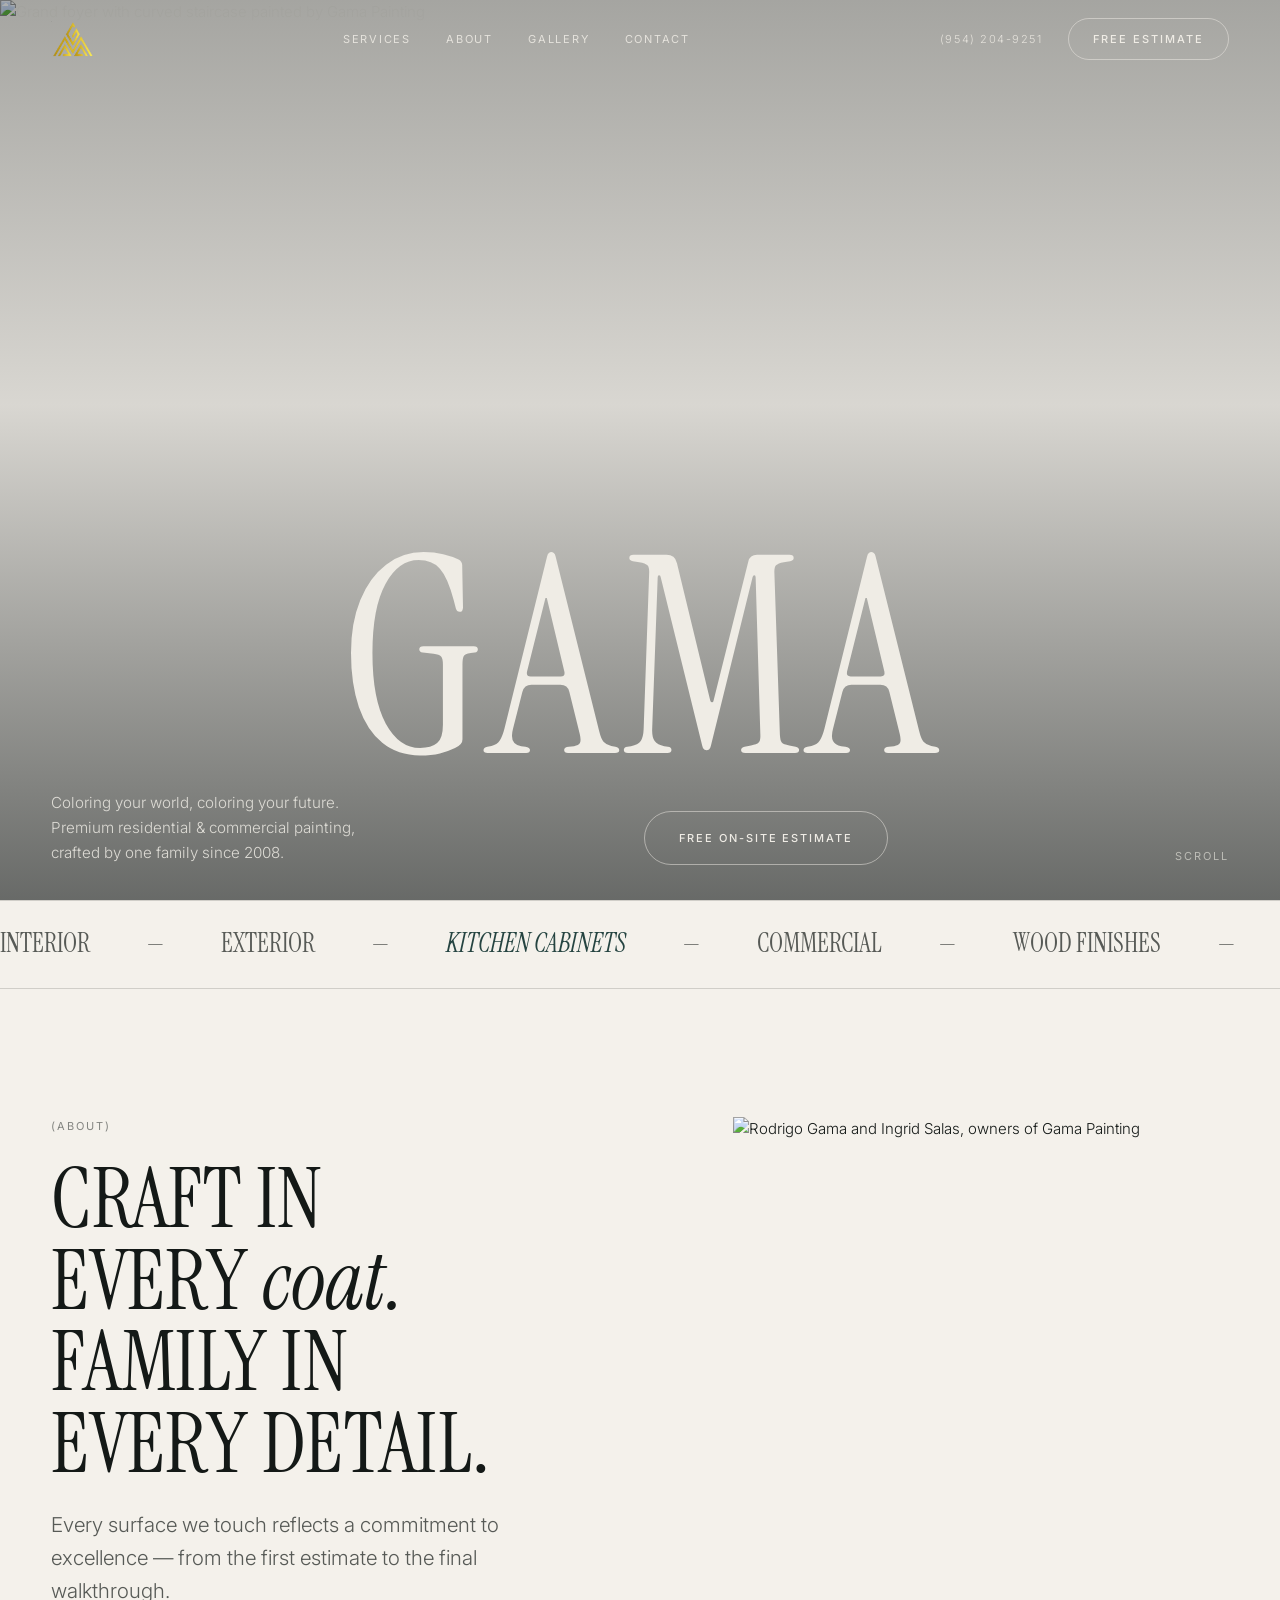
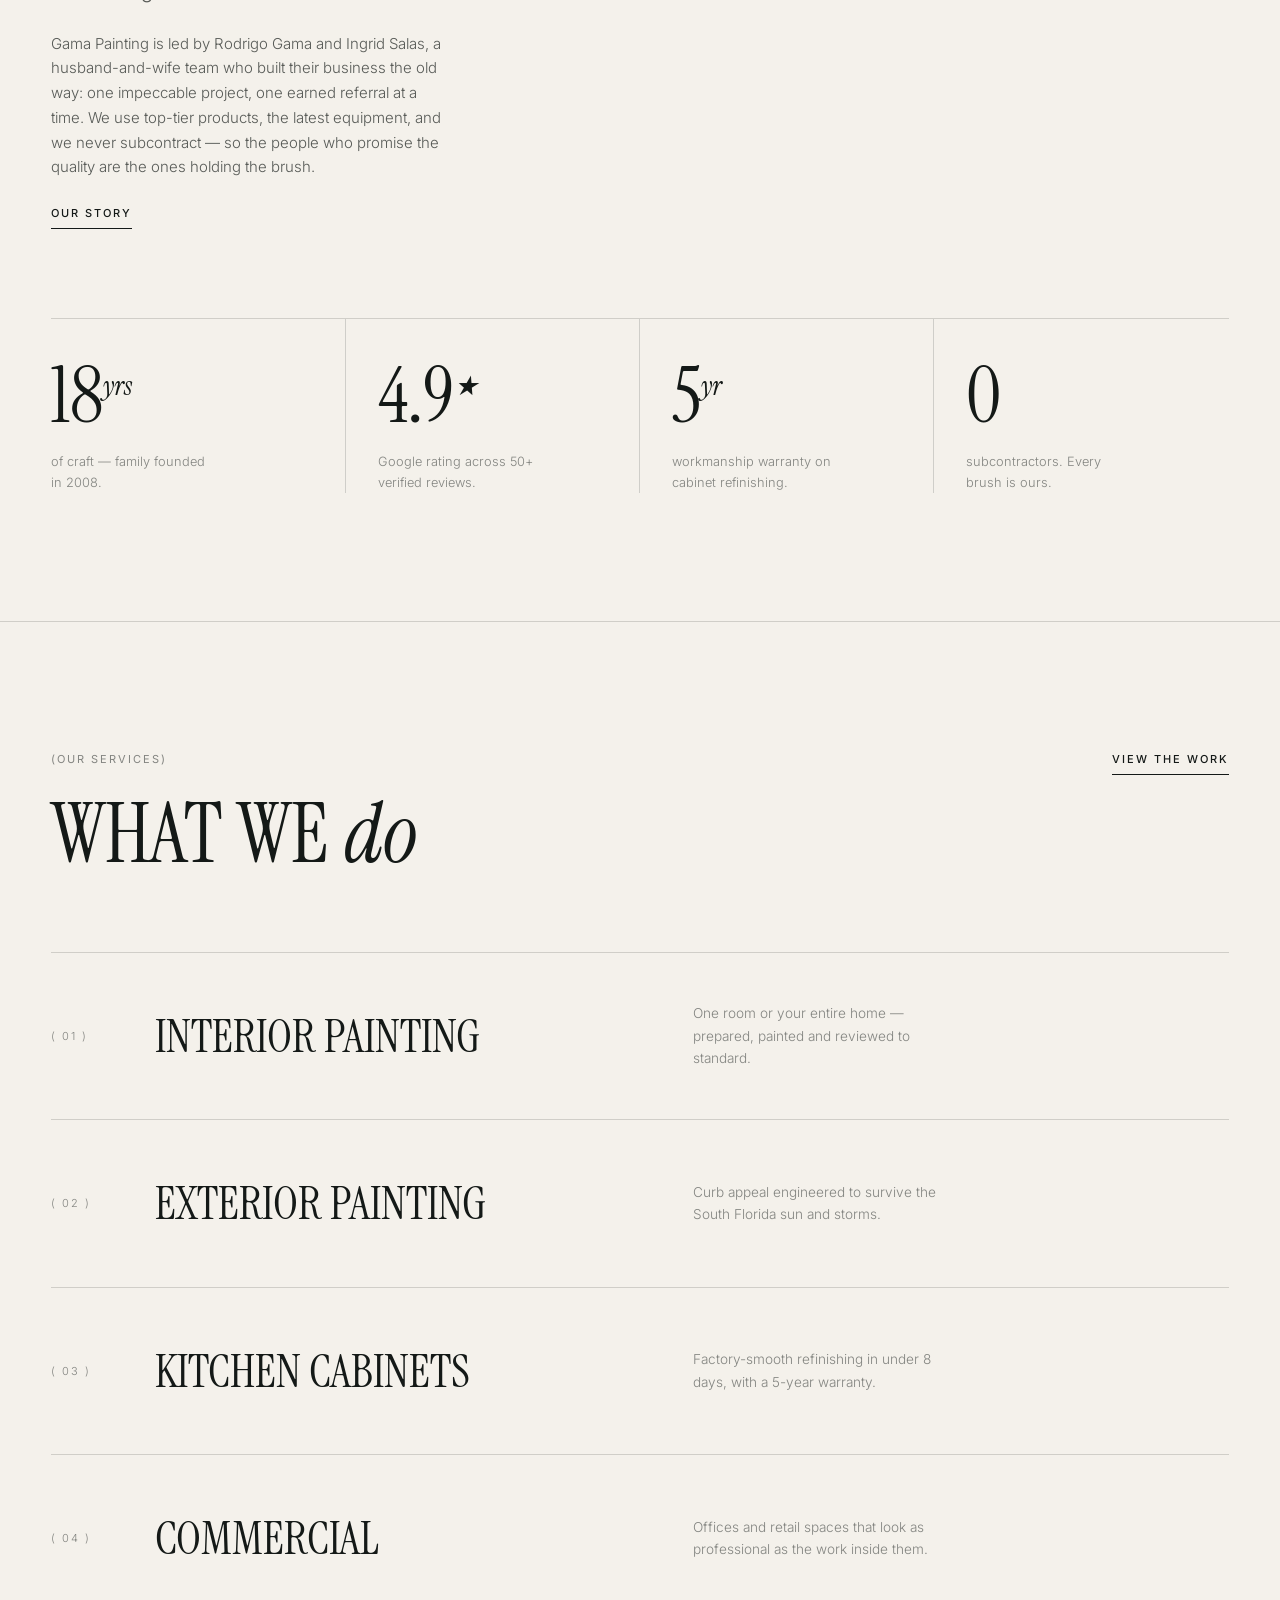
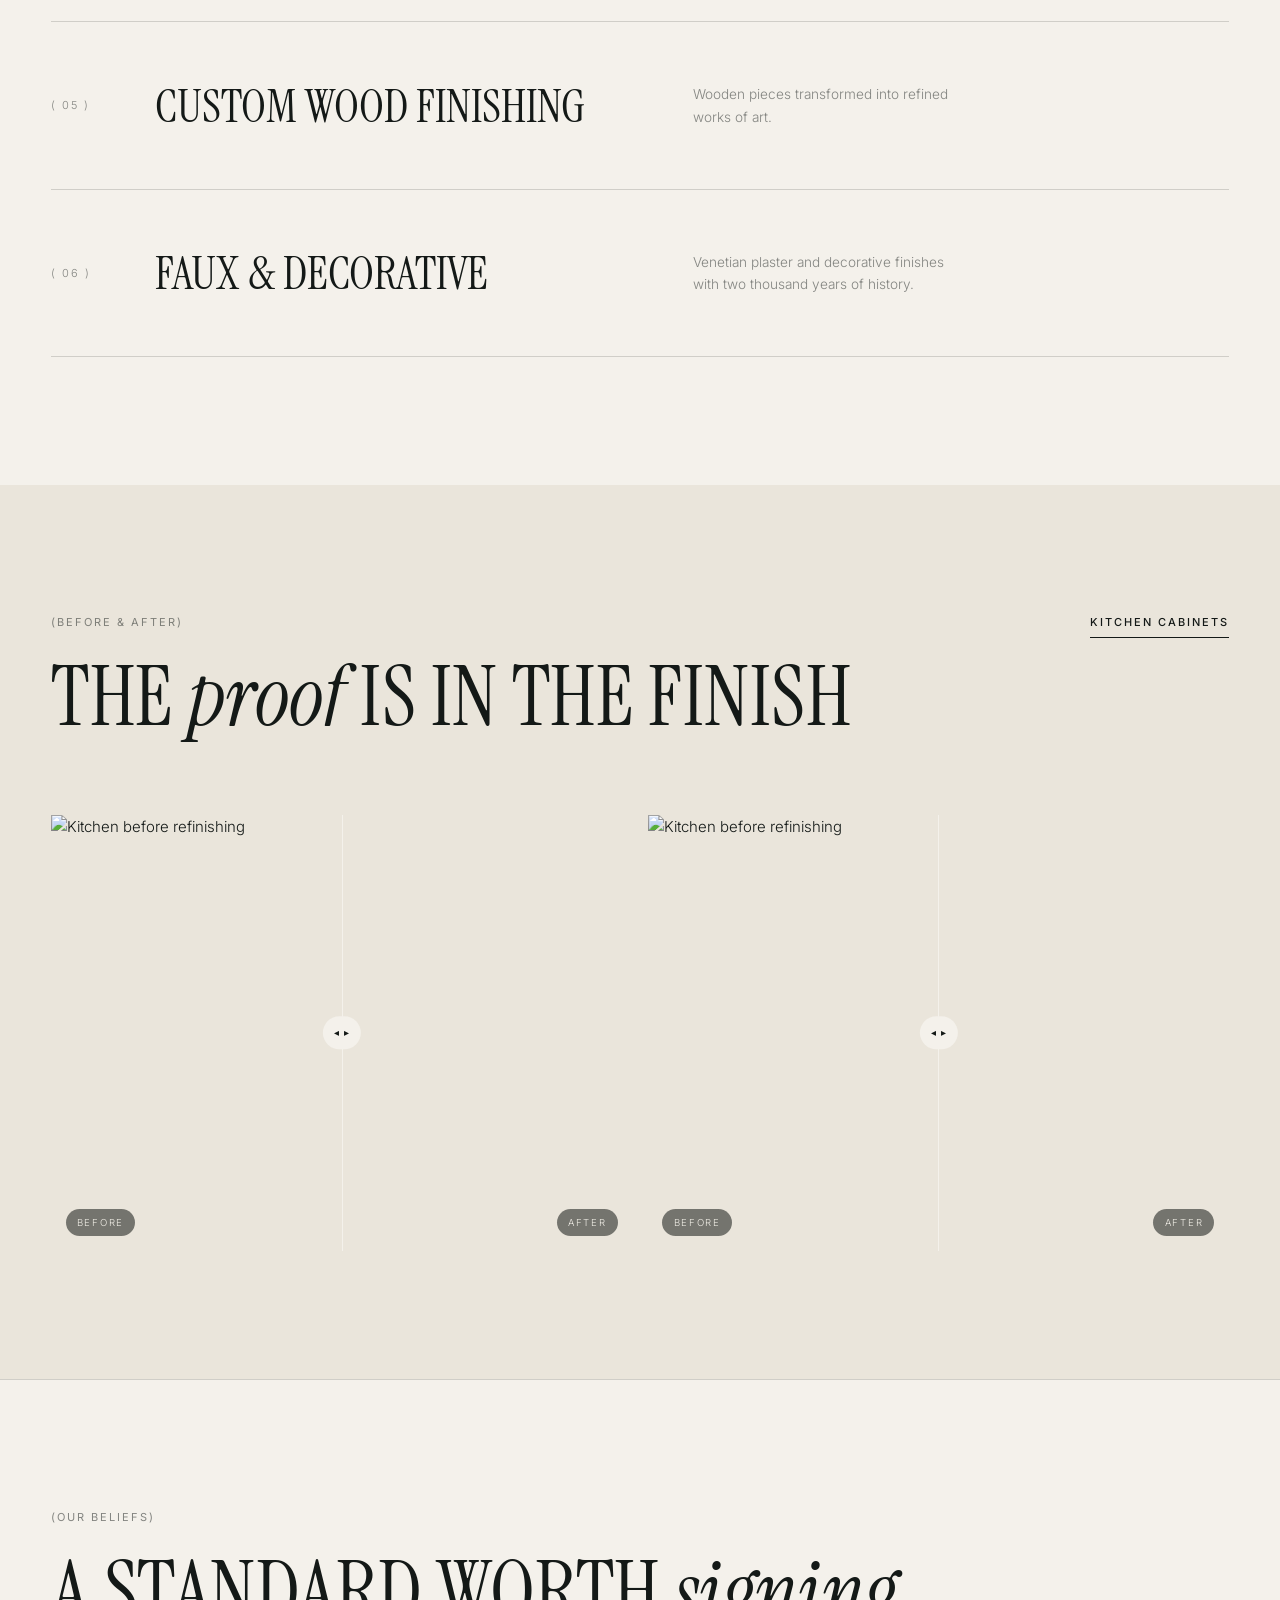
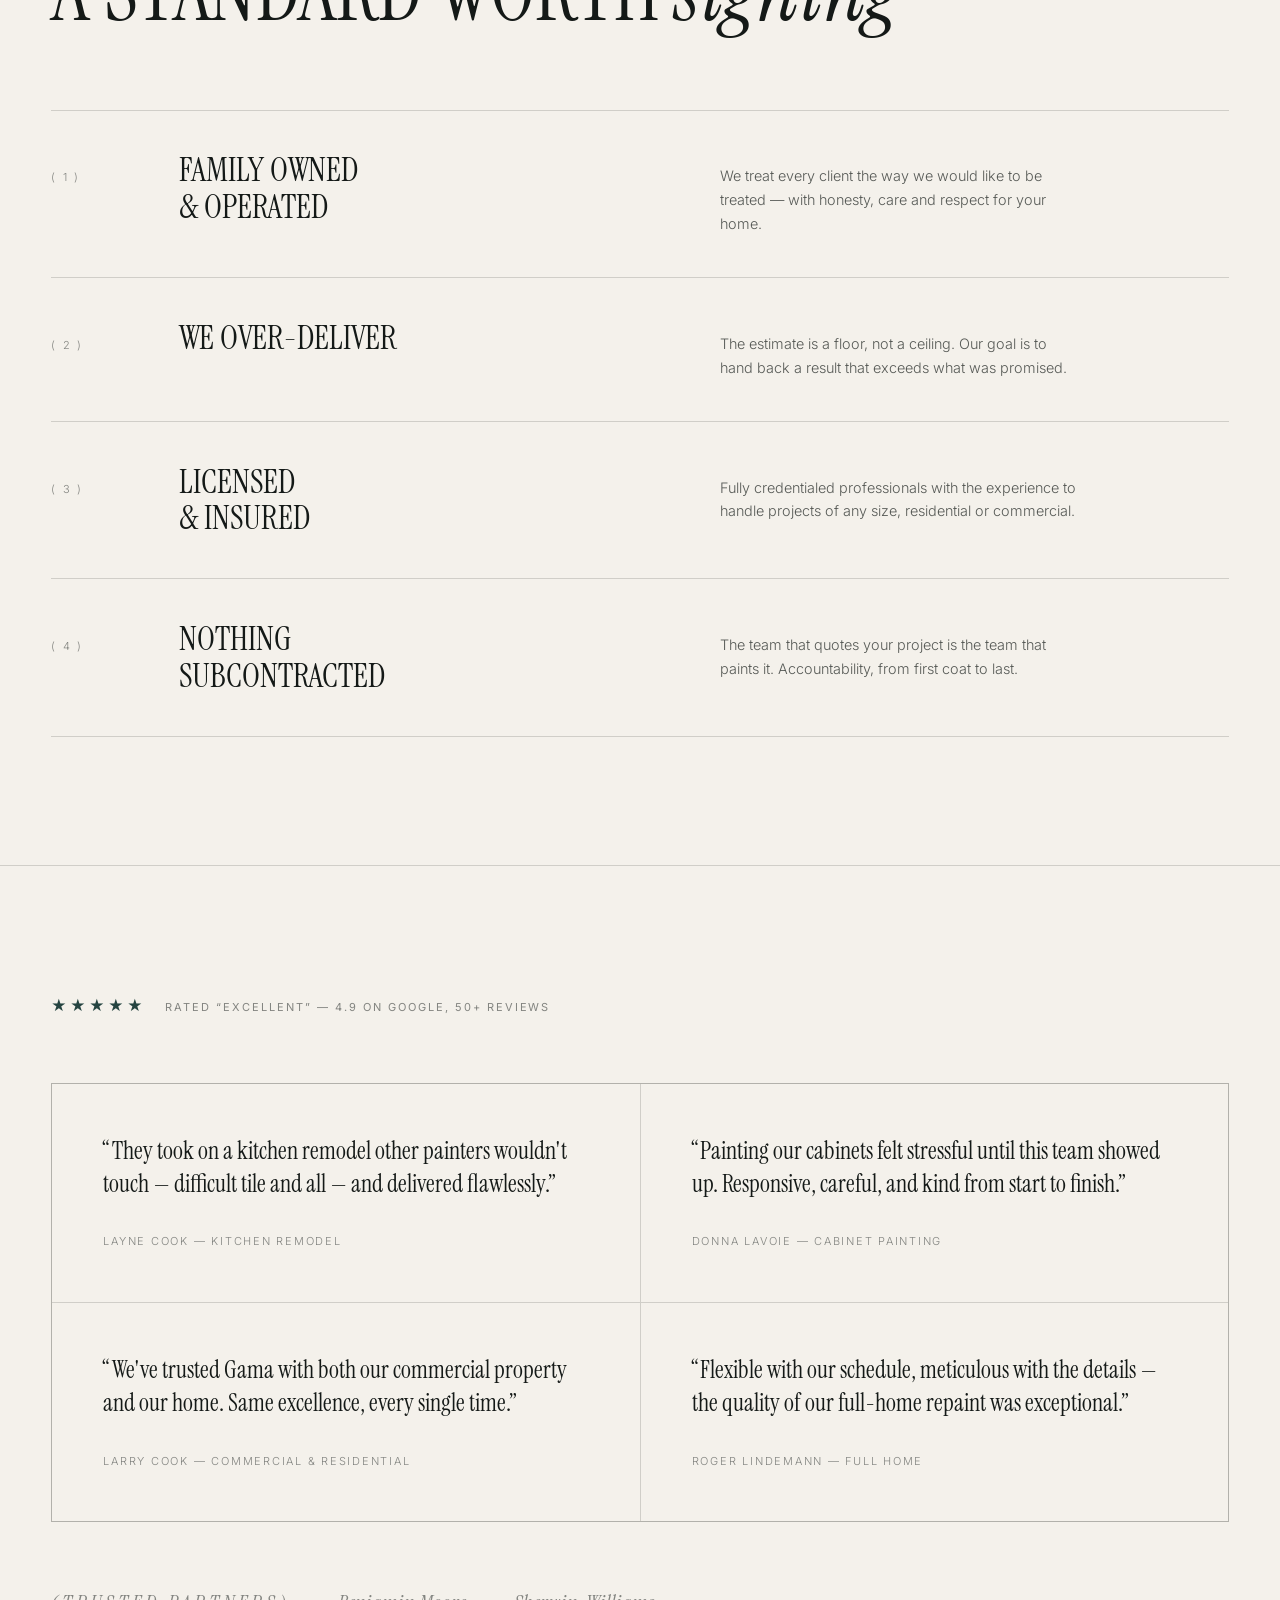
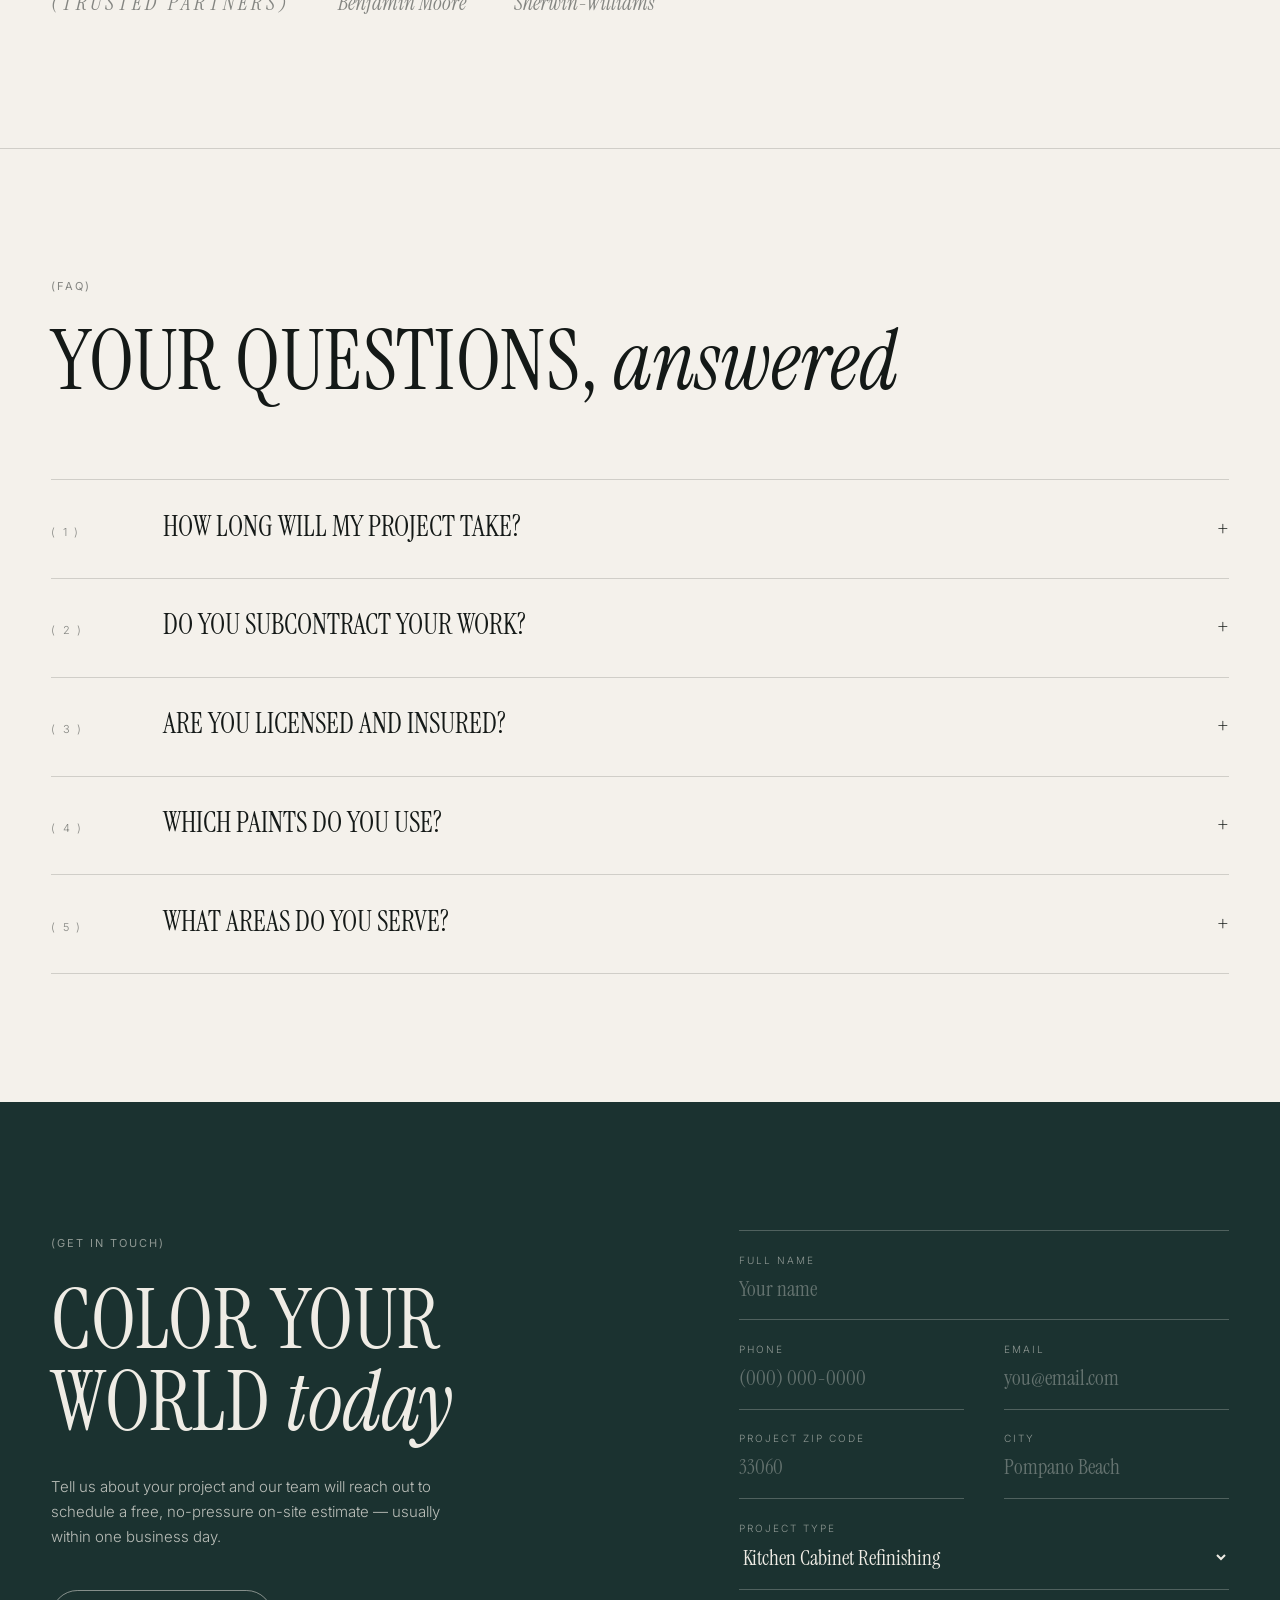
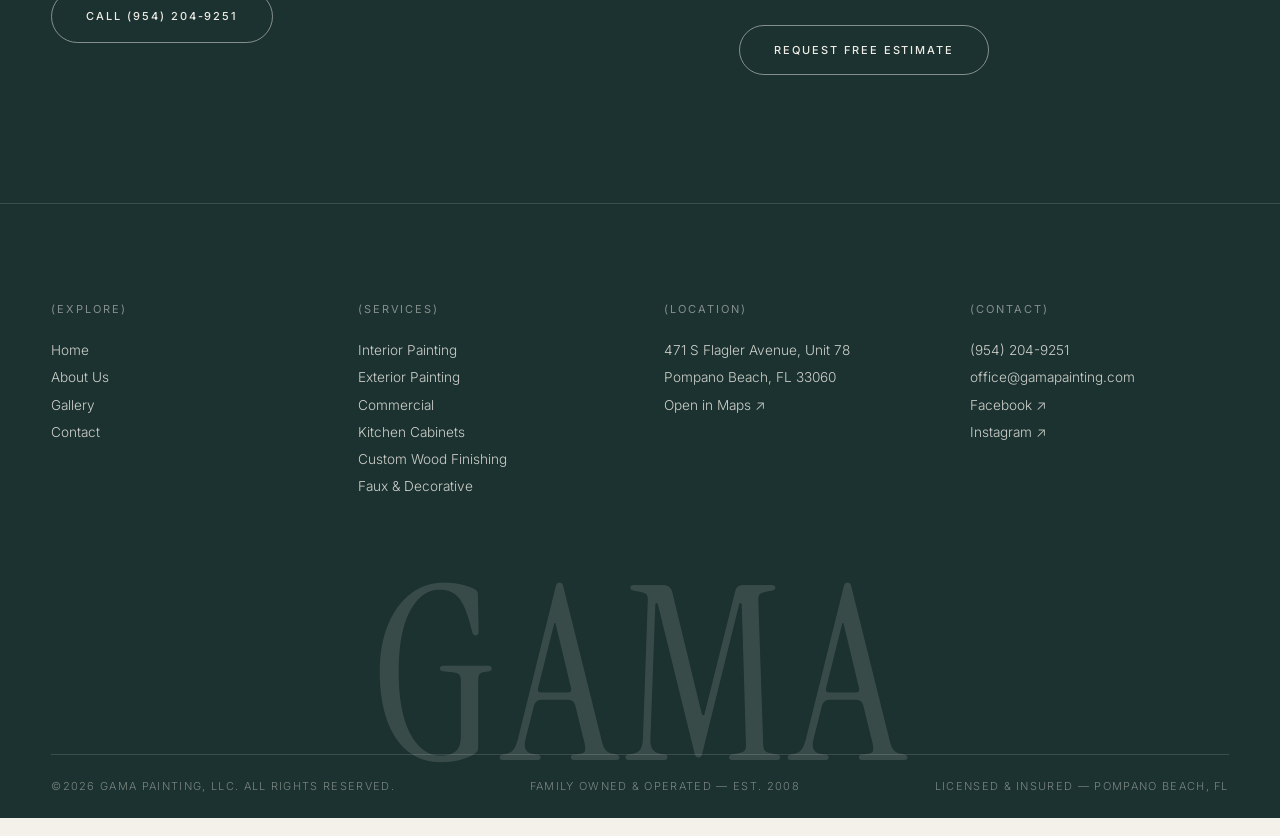
==== commit bd1bf04d: "Remove hero top labels Co-Authored-By: Claude Fable 5 <noreply@anthropic.com>" ====
--- a/index.html
+++ b/index.html
@@ -34,10 +34,6 @@
 </nav>
 <section class="hero">
   <div class="hero__media"><img src="https://gamapainting.com/wp-content/uploads/2024/03/Copy-of-IMG_9210.jpeg" alt="Grand foyer with curved staircase painted by Gama Painting" style="object-position:center 65%"></div>
-  <div class="hero__top">
-    <span class="label label--light">Family owned &amp; operated — est. 2008</span>
-    <span class="label label--light">Pompano Beach, South Florida</span>
-  </div>
   <h1 class="display hero__title">Gama</h1>
   <div class="hero__strap">
     <p>Coloring your world, coloring your future. Premium residential &amp; commercial painting, crafted by one family since 2008.</p>
